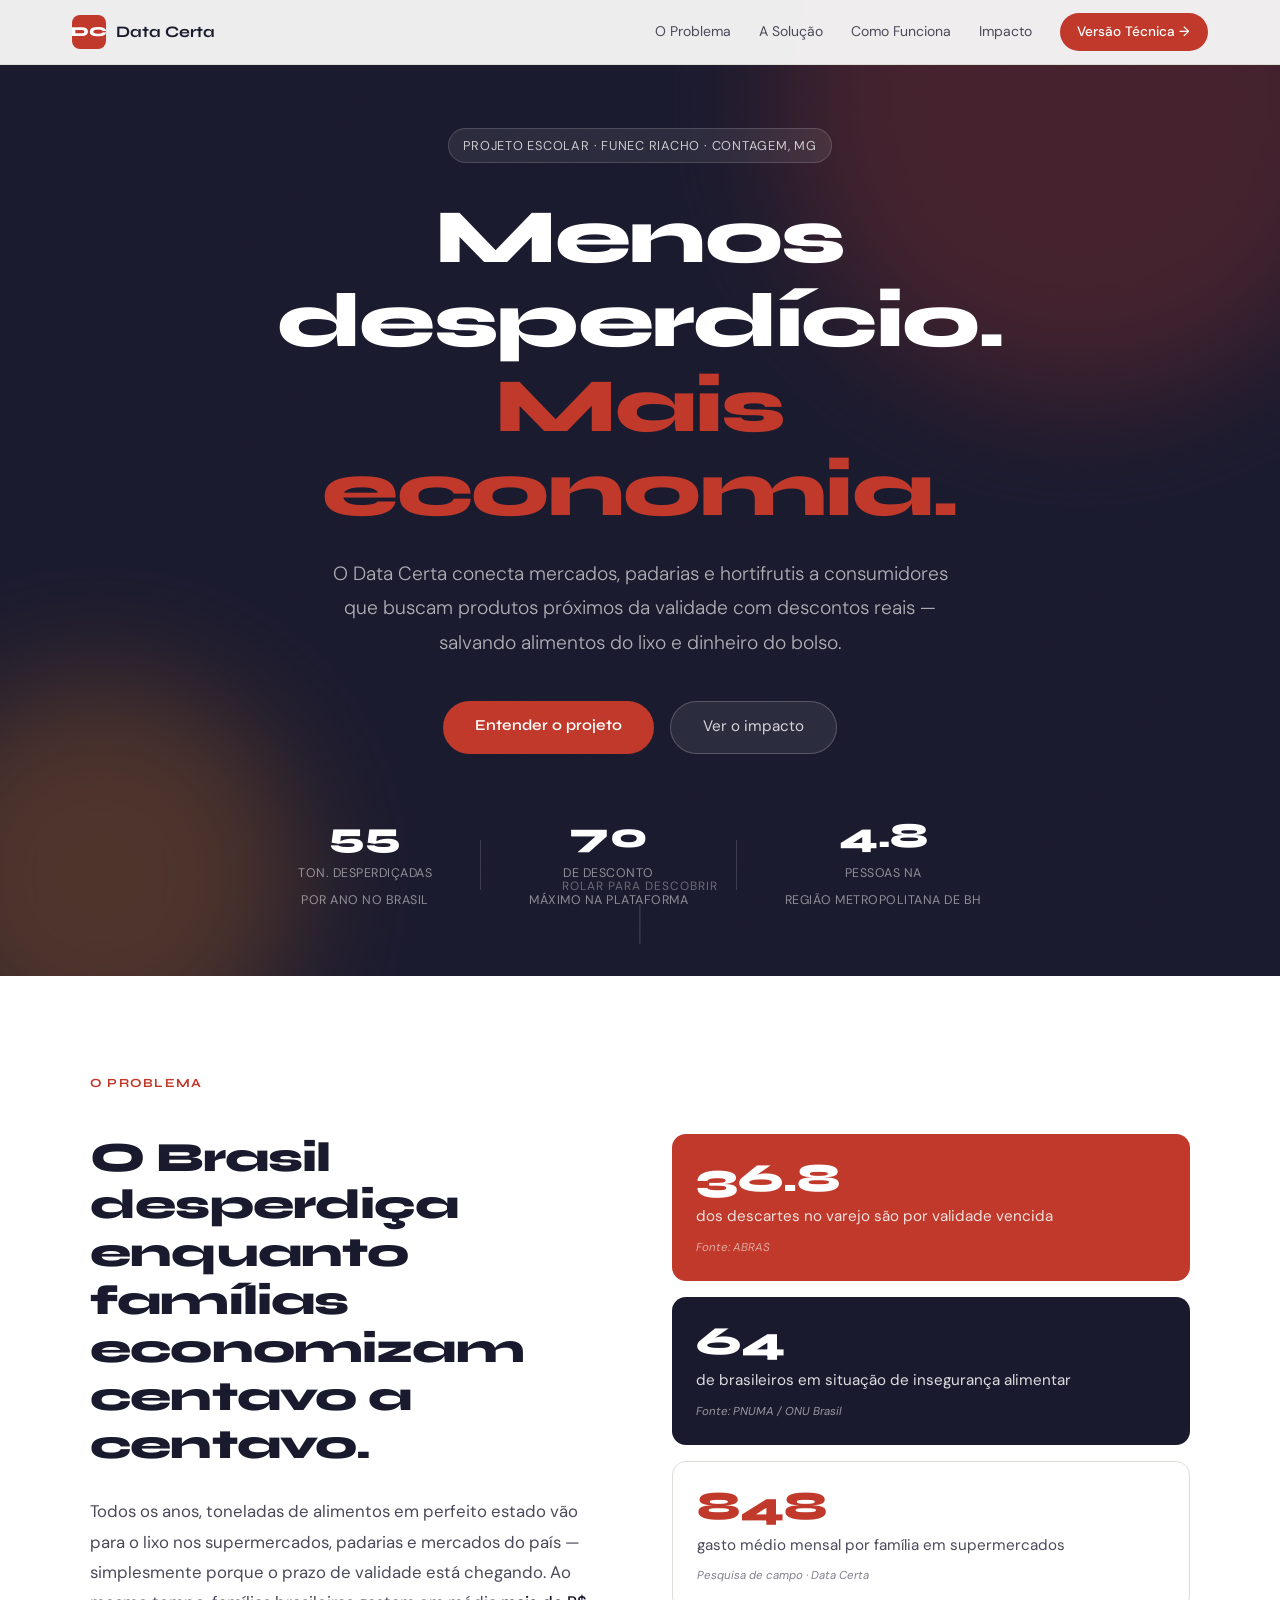
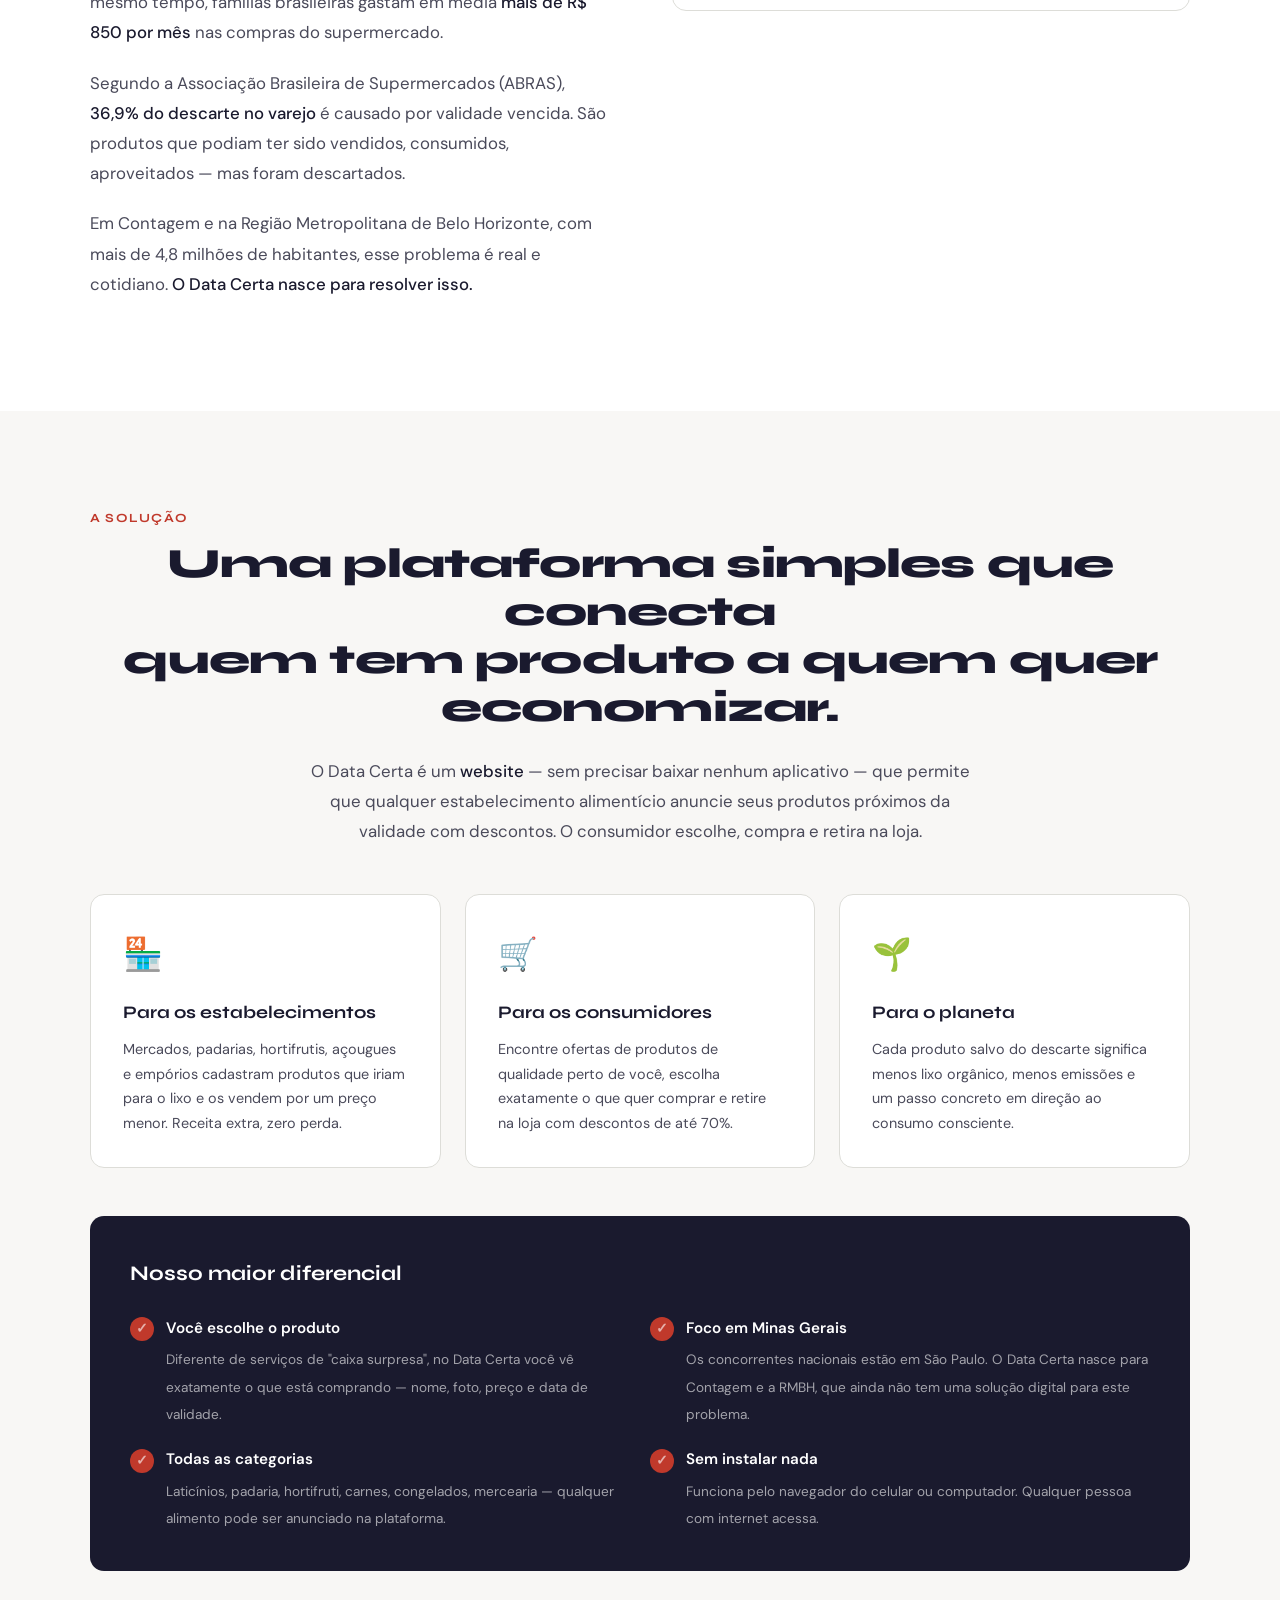
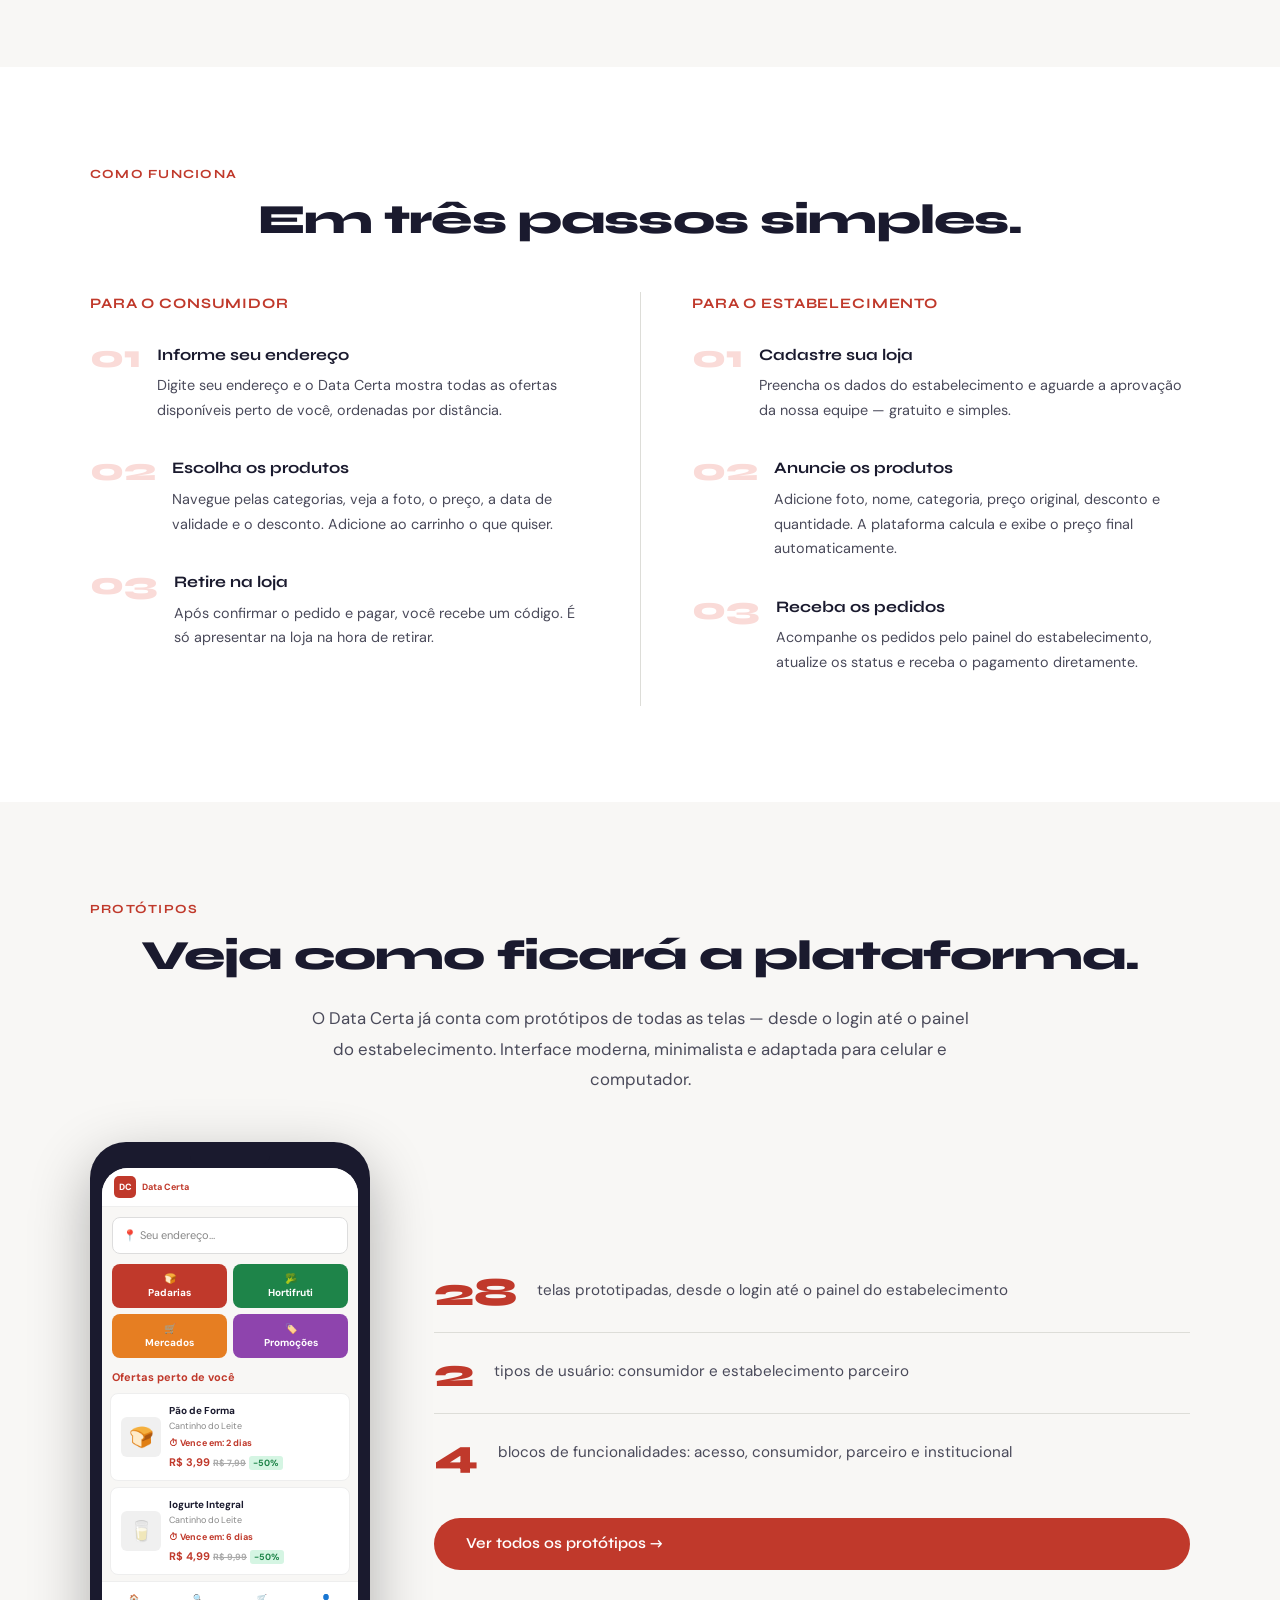
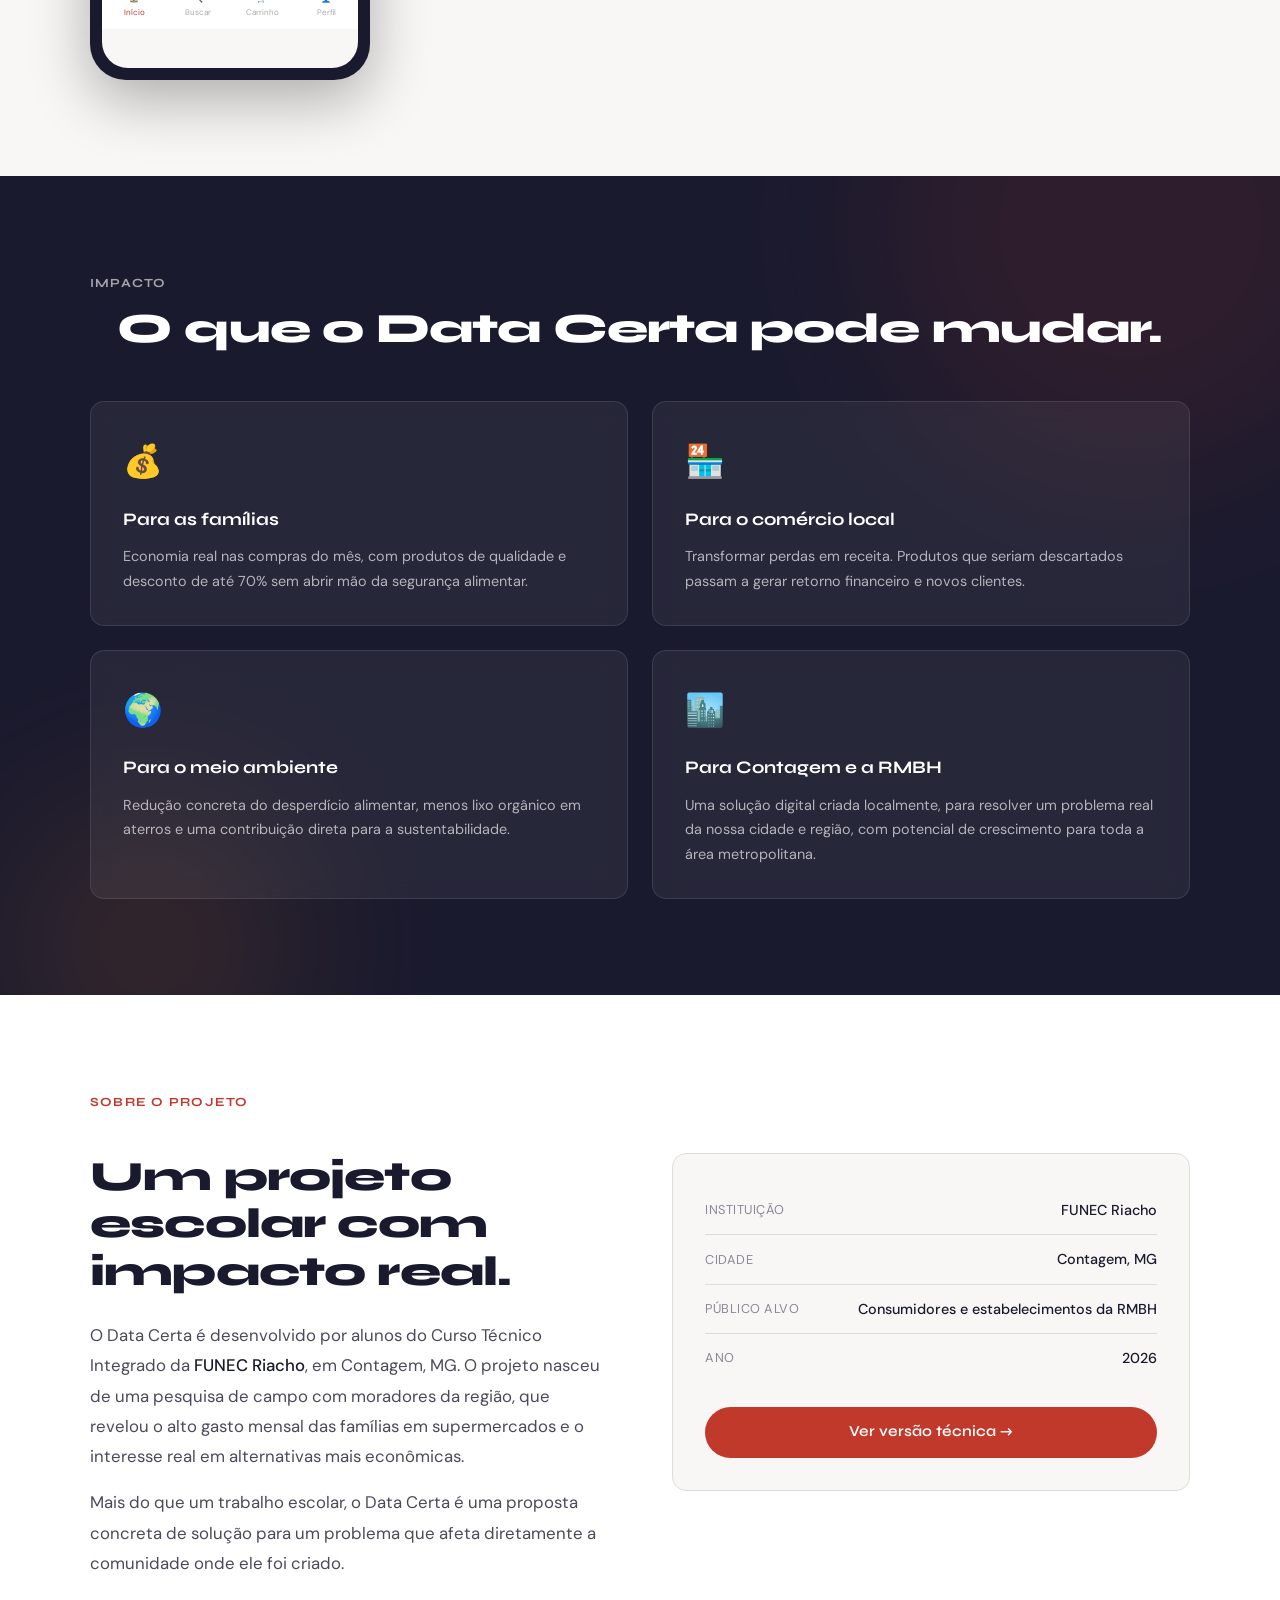
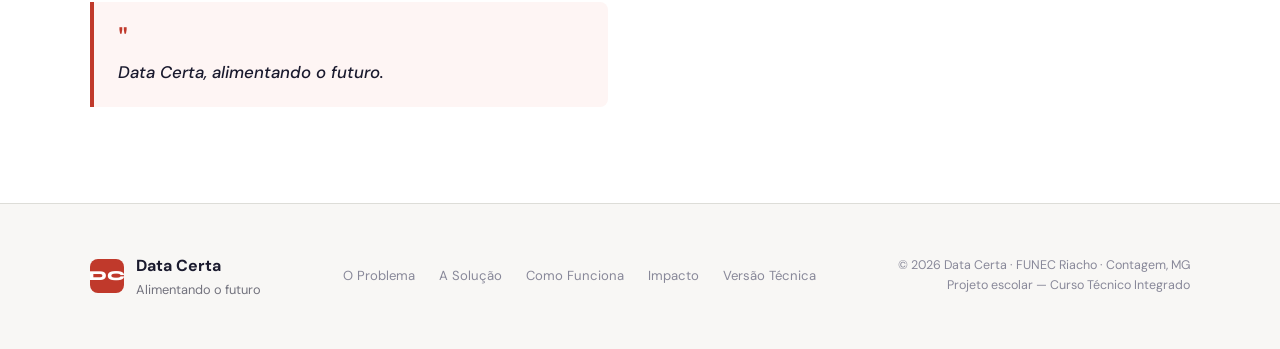
==== index.html @ c1b62286 "Add files via upload" ====
<!DOCTYPE html>
<html lang="pt-BR">
<head>
<meta charset="UTF-8"/>
<meta name="viewport" content="width=device-width, initial-scale=1.0"/>
<title>Data Certa — Alimentando o Futuro</title>
<link rel="preconnect" href="https://fonts.googleapis.com"/>
<link rel="preconnect" href="https://fonts.gstatic.com" crossorigin/>
<link href="https://fonts.googleapis.com/css2?family=Syne:wght@400;600;700;800&family=DM+Sans:ital,wght@0,300;0,400;0,500;1,300&display=swap" rel="stylesheet"/>
<link rel="stylesheet" href="style.css"/>
</head>
<body>

<!-- NAV -->
<nav class="nav" id="navbar">
  <div class="nav-inner">
    <a href="index.html" class="nav-logo">
      <div class="nav-logo-icon">DC</div>
      <span>Data Certa</span>
    </a>
    <div class="nav-links">
      <a href="#problema">O Problema</a>
      <a href="#solucao">A Solução</a>
      <a href="#como-funciona">Como Funciona</a>
      <a href="#impacto">Impacto</a>
      <a href="tecnico.html" class="nav-cta">Versão Técnica →</a>
    </div>
    <button class="hamburger" id="hamburger" aria-label="Menu">
      <span></span><span></span><span></span>
    </button>
  </div>
  <div class="mobile-menu" id="mobile-menu">
    <a href="#problema">O Problema</a>
    <a href="#solucao">A Solução</a>
    <a href="#como-funciona">Como Funciona</a>
    <a href="#impacto">Impacto</a>
    <a href="tecnico.html" class="mobile-cta">Versão Técnica →</a>
  </div>
</nav>

<!-- HERO -->
<section class="hero">
  <div class="hero-bg">
    <div class="hero-circle c1"></div>
    <div class="hero-circle c2"></div>
    <div class="hero-grain"></div>
  </div>
  <div class="hero-inner">
    <div class="hero-badge reveal">Projeto Escolar · FUNEC Riacho · Contagem, MG</div>
    <h1 class="hero-title reveal">
      Menos desperdício.<br/>
      <span class="hero-accent">Mais economia.</span>
    </h1>
    <p class="hero-sub reveal">
      O Data Certa conecta mercados, padarias e hortifrutis a consumidores que buscam produtos próximos da validade com descontos reais — salvando alimentos do lixo e dinheiro do bolso.
    </p>
    <div class="hero-actions reveal">
      <a href="#como-funciona" class="btn-primary">Entender o projeto</a>
      <a href="#impacto" class="btn-ghost">Ver o impacto</a>
    </div>
    <div class="hero-stats reveal">
      <div class="hero-stat">
        <span class="stat-num">55M</span>
        <span class="stat-lbl">ton. desperdiçadas<br/>por ano no Brasil</span>
      </div>
      <div class="hero-stat-divider"></div>
      <div class="hero-stat">
        <span class="stat-num">70%</span>
        <span class="stat-lbl">de desconto<br/>máximo na plataforma</span>
      </div>
      <div class="hero-stat-divider"></div>
      <div class="hero-stat">
        <span class="stat-num">4.8M</span>
        <span class="stat-lbl">pessoas na<br/>Região Metropolitana de BH</span>
      </div>
    </div>
  </div>
  <div class="hero-scroll">
    <span>Rolar para descobrir</span>
    <div class="scroll-line"></div>
  </div>
</section>

<!-- PROBLEMA -->
<section class="section" id="problema">
  <div class="container">
    <div class="section-label reveal">O Problema</div>
    <div class="split-layout">
      <div class="split-text">
        <h2 class="section-title reveal">O Brasil desperdiça enquanto famílias economizam centavo a centavo.</h2>
        <p class="section-body reveal">
          Todos os anos, toneladas de alimentos em perfeito estado vão para o lixo nos supermercados, padarias e mercados do país — simplesmente porque o prazo de validade está chegando. Ao mesmo tempo, famílias brasileiras gastam em média <strong>mais de R$ 850 por mês</strong> nas compras do supermercado.
        </p>
        <p class="section-body reveal">
          Segundo a Associação Brasileira de Supermercados (ABRAS), <strong>36,9% do descarte no varejo</strong> é causado por validade vencida. São produtos que podiam ter sido vendidos, consumidos, aproveitados — mas foram descartados.
        </p>
        <p class="section-body reveal">
          Em Contagem e na Região Metropolitana de Belo Horizonte, com mais de 4,8 milhões de habitantes, esse problema é real e cotidiano. <strong>O Data Certa nasce para resolver isso.</strong>
        </p>
      </div>
      <div class="split-visual reveal">
        <div class="data-card dc-red">
          <div class="data-card-num">36,9%</div>
          <div class="data-card-txt">dos descartes no varejo são por validade vencida</div>
          <div class="data-card-src">Fonte: ABRAS</div>
        </div>
        <div class="data-card dc-dark">
          <div class="data-card-num">64M</div>
          <div class="data-card-txt">de brasileiros em situação de insegurança alimentar</div>
          <div class="data-card-src">Fonte: PNUMA / ONU Brasil</div>
        </div>
        <div class="data-card dc-outline">
          <div class="data-card-num">R$850+</div>
          <div class="data-card-txt">gasto médio mensal por família em supermercados</div>
          <div class="data-card-src">Pesquisa de campo · Data Certa</div>
        </div>
      </div>
    </div>
  </div>
</section>

<!-- SOLUÇÃO -->
<section class="section section-alt" id="solucao">
  <div class="container">
    <div class="section-label reveal">A Solução</div>
    <h2 class="section-title centered reveal">Uma plataforma simples que conecta<br/>quem tem produto a quem quer economizar.</h2>
    <p class="section-body centered reveal">O Data Certa é um <strong>website</strong> — sem precisar baixar nenhum aplicativo — que permite que qualquer estabelecimento alimentício anuncie seus produtos próximos da validade com descontos. O consumidor escolhe, compra e retira na loja.</p>
    <div class="cards-grid">
      <div class="feat-card reveal">
        <div class="feat-icon">🏪</div>
        <h3>Para os estabelecimentos</h3>
        <p>Mercados, padarias, hortifrutis, açougues e empórios cadastram produtos que iriam para o lixo e os vendem por um preço menor. Receita extra, zero perda.</p>
      </div>
      <div class="feat-card reveal">
        <div class="feat-icon">🛒</div>
        <h3>Para os consumidores</h3>
        <p>Encontre ofertas de produtos de qualidade perto de você, escolha exatamente o que quer comprar e retire na loja com descontos de até 70%.</p>
      </div>
      <div class="feat-card reveal">
        <div class="feat-icon">🌱</div>
        <h3>Para o planeta</h3>
        <p>Cada produto salvo do descarte significa menos lixo orgânico, menos emissões e um passo concreto em direção ao consumo consciente.</p>
      </div>
    </div>
    <div class="diferencial-box reveal">
      <div class="dif-title">Nosso maior diferencial</div>
      <div class="dif-grid">
        <div class="dif-item">
          <span class="dif-check">✓</span>
          <div>
            <strong>Você escolhe o produto</strong>
            <span>Diferente de serviços de "caixa surpresa", no Data Certa você vê exatamente o que está comprando — nome, foto, preço e data de validade.</span>
          </div>
        </div>
        <div class="dif-item">
          <span class="dif-check">✓</span>
          <div>
            <strong>Foco em Minas Gerais</strong>
            <span>Os concorrentes nacionais estão em São Paulo. O Data Certa nasce para Contagem e a RMBH, que ainda não tem uma solução digital para este problema.</span>
          </div>
        </div>
        <div class="dif-item">
          <span class="dif-check">✓</span>
          <div>
            <strong>Todas as categorias</strong>
            <span>Laticínios, padaria, hortifruti, carnes, congelados, mercearia — qualquer alimento pode ser anunciado na plataforma.</span>
          </div>
        </div>
        <div class="dif-item">
          <span class="dif-check">✓</span>
          <div>
            <strong>Sem instalar nada</strong>
            <span>Funciona pelo navegador do celular ou computador. Qualquer pessoa com internet acessa.</span>
          </div>
        </div>
      </div>
    </div>
  </div>
</section>

<!-- COMO FUNCIONA -->
<section class="section" id="como-funciona">
  <div class="container">
    <div class="section-label reveal">Como Funciona</div>
    <h2 class="section-title centered reveal">Em três passos simples.</h2>
    <div class="steps-layout">
      <div class="steps-col">
        <div class="steps-subtitle reveal">Para o consumidor</div>
        <div class="step reveal">
          <div class="step-num">01</div>
          <div class="step-body">
            <h4>Informe seu endereço</h4>
            <p>Digite seu endereço e o Data Certa mostra todas as ofertas disponíveis perto de você, ordenadas por distância.</p>
          </div>
        </div>
        <div class="step reveal">
          <div class="step-num">02</div>
          <div class="step-body">
            <h4>Escolha os produtos</h4>
            <p>Navegue pelas categorias, veja a foto, o preço, a data de validade e o desconto. Adicione ao carrinho o que quiser.</p>
          </div>
        </div>
        <div class="step reveal">
          <div class="step-num">03</div>
          <div class="step-body">
            <h4>Retire na loja</h4>
            <p>Após confirmar o pedido e pagar, você recebe um código. É só apresentar na loja na hora de retirar.</p>
          </div>
        </div>
      </div>
      <div class="steps-divider"></div>
      <div class="steps-col">
        <div class="steps-subtitle reveal">Para o estabelecimento</div>
        <div class="step reveal">
          <div class="step-num">01</div>
          <div class="step-body">
            <h4>Cadastre sua loja</h4>
            <p>Preencha os dados do estabelecimento e aguarde a aprovação da nossa equipe — gratuito e simples.</p>
          </div>
        </div>
        <div class="step reveal">
          <div class="step-num">02</div>
          <div class="step-body">
            <h4>Anuncie os produtos</h4>
            <p>Adicione foto, nome, categoria, preço original, desconto e quantidade. A plataforma calcula e exibe o preço final automaticamente.</p>
          </div>
        </div>
        <div class="step reveal">
          <div class="step-num">03</div>
          <div class="step-body">
            <h4>Receba os pedidos</h4>
            <p>Acompanhe os pedidos pelo painel do estabelecimento, atualize os status e receba o pagamento diretamente.</p>
          </div>
        </div>
      </div>
    </div>
  </div>
</section>

<!-- TELAS PROTÓTIPO -->
<section class="section section-alt" id="prototipo">
  <div class="container">
    <div class="section-label reveal">Protótipos</div>
    <h2 class="section-title centered reveal">Veja como ficará a plataforma.</h2>
    <p class="section-body centered reveal">O Data Certa já conta com protótipos de todas as telas — desde o login até o painel do estabelecimento. Interface moderna, minimalista e adaptada para celular e computador.</p>
    <div class="mockup-showcase reveal">
      <div class="mockup-phone">
        <div class="phone-frame">
          <div class="phone-notch"></div>
          <div class="phone-screen">
            <div class="ps-topbar"><div class="ps-logo">DC</div><span style="font-size:9px;font-weight:700;color:#C0392B">Data Certa</span></div>
            <div class="ps-search">
              <div class="ps-search-bar">📍 Seu endereço…</div>
            </div>
            <div class="ps-cats">
              <div class="ps-cat" style="background:#C0392B">🍞<br/><span>Padarias</span></div>
              <div class="ps-cat" style="background:#1E8449">🥦<br/><span>Hortifruti</span></div>
              <div class="ps-cat" style="background:#E67E22">🛒<br/><span>Mercados</span></div>
              <div class="ps-cat" style="background:#8E44AD">🏷️<br/><span>Promoções</span></div>
            </div>
            <div class="ps-label">Ofertas perto de você</div>
            <div class="ps-card">
              <div class="ps-prod-img">🍞</div>
              <div class="ps-prod-info">
                <div class="ps-prod-name">Pão de Forma</div>
                <div class="ps-prod-store">Cantinho do Leite</div>
                <div class="ps-prod-tag">⏱ Vence em: 2 dias</div>
                <div class="ps-prod-price">R$ 3,99 <span class="ps-old">R$ 7,99</span> <span class="ps-badge">-50%</span></div>
              </div>
            </div>
            <div class="ps-card">
              <div class="ps-prod-img">🥛</div>
              <div class="ps-prod-info">
                <div class="ps-prod-name">Iogurte Integral</div>
                <div class="ps-prod-store">Cantinho do Leite</div>
                <div class="ps-prod-tag">⏱ Vence em: 6 dias</div>
                <div class="ps-prod-price">R$ 4,99 <span class="ps-old">R$ 9,99</span> <span class="ps-badge">-50%</span></div>
              </div>
            </div>
            <div class="ps-bottom-nav">
              <div class="ps-nav-item active">🏠<br/>Início</div>
              <div class="ps-nav-item">🔍<br/>Buscar</div>
              <div class="ps-nav-item">🛒<br/>Carrinho</div>
              <div class="ps-nav-item">👤<br/>Perfil</div>
            </div>
          </div>
        </div>
      </div>
      <div class="mockup-info">
        <div class="mockup-feature reveal">
          <div class="mf-num">30</div>
          <div class="mf-text">telas prototipadas, desde o login até o painel do estabelecimento</div>
        </div>
        <div class="mockup-feature reveal">
          <div class="mf-num">2</div>
          <div class="mf-text">tipos de usuário: consumidor e estabelecimento parceiro</div>
        </div>
        <div class="mockup-feature reveal">
          <div class="mf-num">4</div>
          <div class="mf-text">blocos de funcionalidades: acesso, consumidor, parceiro e institucional</div>
        </div>
        <a href="tecnico.html#prototipo" class="btn-primary reveal" style="display:inline-block;text-decoration:none;margin-top:1.5rem">Ver todos os protótipos →</a>
      </div>
    </div>
  </div>
</section>

<!-- IMPACTO -->
<section class="section impact-section" id="impacto">
  <div class="impact-bg">
    <div class="impact-circle i1"></div>
    <div class="impact-circle i2"></div>
  </div>
  <div class="container">
    <div class="section-label reveal" style="color:rgba(255,255,255,.6)">Impacto</div>
    <h2 class="section-title centered reveal" style="color:#fff">O que o Data Certa pode mudar.</h2>
    <div class="impact-grid">
      <div class="impact-card reveal">
        <div class="impact-icon">💰</div>
        <h3>Para as famílias</h3>
        <p>Economia real nas compras do mês, com produtos de qualidade e desconto de até 70% sem abrir mão da segurança alimentar.</p>
      </div>
      <div class="impact-card reveal">
        <div class="impact-icon">🏪</div>
        <h3>Para o comércio local</h3>
        <p>Transformar perdas em receita. Produtos que seriam descartados passam a gerar retorno financeiro e novos clientes.</p>
      </div>
      <div class="impact-card reveal">
        <div class="impact-icon">🌍</div>
        <h3>Para o meio ambiente</h3>
        <p>Redução concreta do desperdício alimentar, menos lixo orgânico em aterros e uma contribuição direta para a sustentabilidade.</p>
      </div>
      <div class="impact-card reveal">
        <div class="impact-icon">🏙️</div>
        <h3>Para Contagem e a RMBH</h3>
        <p>Uma solução digital criada localmente, para resolver um problema real da nossa cidade e região, com potencial de crescimento para toda a área metropolitana.</p>
      </div>
    </div>
  </div>
</section>

<!-- SOBRE O PROJETO -->
<section class="section" id="sobre">
  <div class="container">
    <div class="section-label reveal">Sobre o Projeto</div>
    <div class="about-layout">
      <div class="about-text">
        <h2 class="section-title reveal">Um projeto escolar com impacto real.</h2>
        <p class="section-body reveal">O Data Certa é desenvolvido por alunos do Curso Técnico Integrado da <strong>FUNEC Riacho</strong>, em Contagem, MG. O projeto nasceu de uma pesquisa de campo com moradores da região, que revelou o alto gasto mensal das famílias em supermercados e o interesse real em alternativas mais econômicas.</p>
        <p class="section-body reveal">Mais do que um trabalho escolar, o Data Certa é uma proposta concreta de solução para um problema que afeta diretamente a comunidade onde ele foi criado.</p>
        <div class="quote reveal">
          <span class="quote-mark">"</span>
          <p>Data Certa, alimentando o futuro.</p>
        </div>
      </div>
      <div class="about-info reveal">
        <div class="info-item">
          <span class="info-label">Instituição</span>
          <span class="info-val">FUNEC Riacho</span>
        </div>
        <div class="info-item">
          <span class="info-label">Cidade</span>
          <span class="info-val">Contagem, MG</span>
        </div>
        <div class="info-item">
          <span class="info-label">Público alvo</span>
          <span class="info-val">Consumidores e estabelecimentos da RMBH</span>
        </div>
        <div class="info-item">
          <span class="info-label">Ano</span>
          <span class="info-val">2026</span>
        </div>
        <a href="tecnico.html" class="btn-primary" style="display:block;text-align:center;text-decoration:none;margin-top:1.5rem">Ver versão técnica →</a>
      </div>
    </div>
  </div>
</section>

<!-- FOOTER -->
<footer class="footer">
  <div class="footer-inner">
    <div class="footer-logo">
      <div class="nav-logo-icon">DC</div>
      <div>
        <div style="font-weight:700;font-size:1rem">Data Certa</div>
        <div style="font-size:.8rem;opacity:.6">Alimentando o futuro</div>
      </div>
    </div>
    <div class="footer-links">
      <a href="#problema">O Problema</a>
      <a href="#solucao">A Solução</a>
      <a href="#como-funciona">Como Funciona</a>
      <a href="#impacto">Impacto</a>
      <a href="tecnico.html">Versão Técnica</a>
    </div>
    <div class="footer-copy">
      © 2026 Data Certa · FUNEC Riacho · Contagem, MG<br/>
      Projeto escolar — Curso Técnico Integrado
    </div>
  </div>
</footer>

<script src="script.js"></script>
</body>
</html>
---- style.css ----
/* ========================================
   DATA CERTA — STYLESHEET
   ======================================== */

:root {
  --red: #C0392B;
  --red-dark: #922B21;
  --red-light: #FADBD8;
  --red-pale: #FEF5F4;
  --dark: #1A1A2E;
  --dark-2: #16213E;
  --gray-bg: #F8F7F5;
  --gray-mid: #888;
  --gray-light: #E8E8E4;
  --gray-border: #DDDDD8;
  --text-dark: #1A1A2E;
  --text-mid: #4A4A5A;
  --text-light: #888899;
  --white: #FFFFFF;
  --green: #1E8449;
  --green-light: #D5F5E3;
  --font-display: 'Syne', sans-serif;
  --font-body: 'DM Sans', sans-serif;
  --font-mono: 'JetBrains Mono', monospace;
  --radius: 14px;
  --radius-sm: 8px;
  --shadow: 0 2px 20px rgba(0,0,0,.07);
  --shadow-lg: 0 8px 40px rgba(0,0,0,.12);
}

*, *::before, *::after { box-sizing: border-box; margin: 0; padding: 0; }

html { scroll-behavior: smooth; }

body {
  font-family: var(--font-body);
  font-size: 16px;
  color: var(--text-mid);
  background: var(--white);
  line-height: 1.7;
  -webkit-font-smoothing: antialiased;
}

/* ── NAV ── */
.nav {
  position: fixed;
  top: 0; left: 0; right: 0;
  z-index: 100;
  background: rgba(255,255,255,.92);
  backdrop-filter: blur(12px);
  -webkit-backdrop-filter: blur(12px);
  border-bottom: 1px solid var(--gray-border);
  transition: box-shadow .3s;
}
.nav.scrolled { box-shadow: var(--shadow); }
.nav-inner {
  max-width: 1200px;
  margin: 0 auto;
  padding: 0 2rem;
  height: 64px;
  display: flex;
  align-items: center;
  justify-content: space-between;
  gap: 2rem;
}
.nav-logo {
  display: flex;
  align-items: center;
  gap: .6rem;
  text-decoration: none;
  color: var(--text-dark);
  font-family: var(--font-display);
  font-weight: 700;
  font-size: 1rem;
  flex-shrink: 0;
}
.nav-logo-icon {
  width: 34px; height: 34px;
  background: var(--red);
  border-radius: 8px;
  display: flex; align-items: center; justify-content: center;
  color: #fff;
  font-family: var(--font-display);
  font-weight: 800;
  font-size: .85rem;
  flex-shrink: 0;
}
.nav-links {
  display: flex;
  align-items: center;
  gap: 1.75rem;
}
.nav-links a {
  text-decoration: none;
  color: var(--text-mid);
  font-size: .875rem;
  font-weight: 400;
  transition: color .2s;
}
.nav-links a:hover { color: var(--red); }
.nav-cta {
  background: var(--red) !important;
  color: #fff !important;
  padding: .45rem 1.1rem;
  border-radius: 100px;
  font-weight: 500 !important;
  font-size: .85rem !important;
  transition: background .2s, transform .15s !important;
}
.nav-cta:hover { background: var(--red-dark) !important; transform: translateY(-1px); }
.nav-cta-outline {
  background: transparent !important;
  color: var(--text-mid) !important;
  border: 1.5px solid var(--gray-border);
  padding: .4rem 1rem;
  border-radius: 100px;
}
.nav-cta-outline:hover { border-color: var(--red); color: var(--red) !important; }

.hamburger {
  display: none;
  flex-direction: column;
  gap: 5px;
  background: none;
  border: none;
  cursor: pointer;
  padding: 4px;
}
.hamburger span {
  display: block;
  width: 22px; height: 2px;
  background: var(--text-dark);
  border-radius: 2px;
  transition: .3s;
}
.mobile-menu {
  display: none;
  flex-direction: column;
  padding: 1rem 2rem 1.5rem;
  border-top: 1px solid var(--gray-light);
  gap: .25rem;
}
.mobile-menu a {
  text-decoration: none;
  color: var(--text-mid);
  font-size: .9rem;
  padding: .5rem 0;
  border-bottom: 1px solid var(--gray-light);
}
.mobile-menu a:last-child { border-bottom: none; }
.mobile-cta {
  color: var(--red) !important;
  font-weight: 600 !important;
}
.mobile-menu.open { display: flex; }

@media (max-width: 860px) {
  .nav-links { display: none; }
  .hamburger { display: flex; }
}

/* ── HERO ── */
.hero {
  min-height: 100vh;
  display: flex;
  flex-direction: column;
  justify-content: center;
  position: relative;
  overflow: hidden;
  padding: 8rem 2rem 4rem;
  background: var(--dark);
}
.hero-bg { position: absolute; inset: 0; overflow: hidden; }
.hero-circle {
  position: absolute;
  border-radius: 50%;
  filter: blur(60px);
  opacity: .25;
}
.hero-circle.c1 {
  width: 600px; height: 600px;
  background: var(--red);
  top: -200px; right: -100px;
}
.hero-circle.c2 {
  width: 400px; height: 400px;
  background: #E67E22;
  bottom: -100px; left: -100px;
}
.hero-grain {
  position: absolute; inset: 0;
  background-image: url("data:image/svg+xml,%3Csvg viewBox='0 0 200 200' xmlns='http://www.w3.org/2000/svg'%3E%3Cfilter id='n'%3E%3CfeTurbulence type='fractalNoise' baseFrequency='.9' numOctaves='4' stitchTiles='stitch'/%3E%3C/filter%3E%3Crect width='100%25' height='100%25' filter='url(%23n)' opacity='.03'/%3E%3C/svg%3E");
  background-size: 200px;
  opacity: .4;
}
.hero-inner {
  position: relative;
  max-width: 900px;
  margin: 0 auto;
  text-align: center;
}
.hero-badge {
  display: inline-block;
  background: rgba(255,255,255,.08);
  border: 1px solid rgba(255,255,255,.15);
  color: rgba(255,255,255,.75);
  font-size: .8rem;
  letter-spacing: .06em;
  text-transform: uppercase;
  padding: .35rem .9rem;
  border-radius: 100px;
  margin-bottom: 2rem;
}
.hero-title {
  font-family: var(--font-display);
  font-size: clamp(2.8rem, 6vw, 5rem);
  font-weight: 800;
  color: #fff;
  line-height: 1.1;
  margin-bottom: 1.5rem;
  letter-spacing: -.02em;
}
.hero-accent { color: var(--red); }
.hero-sub {
  font-size: clamp(1rem, 2vw, 1.2rem);
  color: rgba(255,255,255,.65);
  max-width: 640px;
  margin: 0 auto 2.5rem;
  font-weight: 300;
  line-height: 1.8;
}
.hero-actions {
  display: flex;
  gap: 1rem;
  justify-content: center;
  flex-wrap: wrap;
  margin-bottom: 4rem;
}
.btn-primary {
  background: var(--red);
  color: #fff;
  padding: .8rem 2rem;
  border-radius: 100px;
  font-family: var(--font-display);
  font-weight: 600;
  font-size: .95rem;
  text-decoration: none;
  border: none;
  cursor: pointer;
  transition: background .2s, transform .15s, box-shadow .2s;
  display: inline-block;
}
.btn-primary:hover {
  background: var(--red-dark);
  transform: translateY(-2px);
  box-shadow: 0 8px 24px rgba(192,57,43,.35);
}
.btn-ghost {
  background: rgba(255,255,255,.08);
  color: rgba(255,255,255,.8);
  padding: .8rem 2rem;
  border-radius: 100px;
  font-size: .95rem;
  text-decoration: none;
  border: 1px solid rgba(255,255,255,.2);
  transition: background .2s;
  display: inline-block;
}
.btn-ghost:hover { background: rgba(255,255,255,.15); }
.hero-stats {
  display: flex;
  align-items: center;
  justify-content: center;
  gap: 3rem;
  flex-wrap: wrap;
}
.hero-stat { text-align: center; }
.stat-num {
  display: block;
  font-family: var(--font-display);
  font-size: 2.2rem;
  font-weight: 800;
  color: #fff;
  line-height: 1;
  margin-bottom: .3rem;
}
.stat-lbl {
  font-size: .78rem;
  color: rgba(255,255,255,.5);
  text-transform: uppercase;
  letter-spacing: .04em;
  line-height: 1.4;
}
.hero-stat-divider {
  width: 1px;
  height: 50px;
  background: rgba(255,255,255,.15);
}
.hero-scroll {
  position: absolute;
  bottom: 2rem;
  left: 50%;
  transform: translateX(-50%);
  display: flex;
  flex-direction: column;
  align-items: center;
  gap: .5rem;
  color: rgba(255,255,255,.35);
  font-size: .75rem;
  letter-spacing: .08em;
  text-transform: uppercase;
}
.scroll-line {
  width: 1px;
  height: 40px;
  background: rgba(255,255,255,.2);
  animation: scrollPulse 2s infinite;
}
@keyframes scrollPulse {
  0%, 100% { opacity: .2; transform: scaleY(1); }
  50% { opacity: .8; transform: scaleY(1.3); }
}

/* ── SECTIONS ── */
.section {
  padding: 6rem 2rem;
}
.section-alt { background: var(--gray-bg); }
.container {
  max-width: 1100px;
  margin: 0 auto;
}
.section-label {
  font-family: var(--font-display);
  font-size: .78rem;
  font-weight: 700;
  letter-spacing: .1em;
  text-transform: uppercase;
  color: var(--red);
  margin-bottom: .75rem;
}
.section-title {
  font-family: var(--font-display);
  font-size: clamp(1.8rem, 3.5vw, 2.6rem);
  font-weight: 800;
  color: var(--text-dark);
  line-height: 1.15;
  letter-spacing: -.02em;
  margin-bottom: 1.5rem;
}
.section-title.centered { text-align: center; }
.section-body {
  font-size: 1.05rem;
  color: var(--text-mid);
  margin-bottom: 1rem;
  max-width: 620px;
  line-height: 1.8;
}
.section-body.centered {
  text-align: center;
  max-width: 680px;
  margin-left: auto;
  margin-right: auto;
}
.section-body strong { color: var(--text-dark); font-weight: 500; }

/* ── SPLIT LAYOUT ── */
.split-layout {
  display: grid;
  grid-template-columns: 1fr 1fr;
  gap: 4rem;
  align-items: start;
  margin-top: 2.5rem;
}
.split-text { display: flex; flex-direction: column; gap: .25rem; }
.split-visual {
  display: flex;
  flex-direction: column;
  gap: 1rem;
}
.data-card {
  padding: 1.5rem;
  border-radius: var(--radius);
}
.data-card.dc-red {
  background: var(--red);
  color: #fff;
}
.data-card.dc-dark {
  background: var(--text-dark);
  color: #fff;
}
.data-card.dc-outline {
  background: var(--white);
  border: 1.5px solid var(--gray-border);
  color: var(--text-dark);
}
.data-card-num {
  font-family: var(--font-display);
  font-size: 2.5rem;
  font-weight: 800;
  line-height: 1;
  margin-bottom: .4rem;
}
.data-card.dc-outline .data-card-num { color: var(--red); }
.data-card-txt {
  font-size: .95rem;
  opacity: .85;
  margin-bottom: .5rem;
}
.data-card.dc-outline .data-card-txt { color: var(--text-mid); opacity: 1; }
.data-card-src {
  font-size: .72rem;
  opacity: .55;
  font-style: italic;
}

/* ── FEATURE CARDS ── */
.cards-grid {
  display: grid;
  grid-template-columns: repeat(3, 1fr);
  gap: 1.5rem;
  margin-top: 3rem;
}
.feat-card {
  background: var(--white);
  border: 1px solid var(--gray-border);
  border-radius: var(--radius);
  padding: 2rem;
  transition: transform .2s, box-shadow .2s;
}
.feat-card:hover {
  transform: translateY(-4px);
  box-shadow: var(--shadow-lg);
}
.feat-icon { font-size: 2rem; margin-bottom: 1rem; }
.feat-card h3 {
  font-family: var(--font-display);
  font-size: 1.1rem;
  font-weight: 700;
  color: var(--text-dark);
  margin-bottom: .6rem;
}
.feat-card p { font-size: .9rem; color: var(--text-mid); line-height: 1.7; }

/* ── DIFERENCIAL BOX ── */
.diferencial-box {
  margin-top: 3rem;
  background: var(--dark);
  border-radius: var(--radius);
  padding: 2.5rem;
  color: #fff;
}
.dif-title {
  font-family: var(--font-display);
  font-size: 1.3rem;
  font-weight: 700;
  margin-bottom: 1.5rem;
  color: #fff;
}
.dif-grid {
  display: grid;
  grid-template-columns: 1fr 1fr;
  gap: 1.25rem;
}
.dif-item {
  display: flex;
  gap: .75rem;
  align-items: flex-start;
}
.dif-check {
  width: 24px; height: 24px;
  background: var(--red);
  border-radius: 50%;
  display: flex;
  align-items: center;
  justify-content: center;
  font-size: .75rem;
  font-weight: 700;
  color: #fff;
  flex-shrink: 0;
  margin-top: .1rem;
}
.dif-item strong {
  display: block;
  font-size: .95rem;
  font-weight: 600;
  color: #fff;
  margin-bottom: .25rem;
}
.dif-item span { font-size: .85rem; color: rgba(255,255,255,.6); line-height: 1.6; }

/* ── STEPS ── */
.steps-layout {
  display: grid;
  grid-template-columns: 1fr 40px 1fr;
  gap: 2rem;
  margin-top: 3rem;
  align-items: start;
}
.steps-subtitle {
  font-family: var(--font-display);
  font-weight: 700;
  font-size: .9rem;
  color: var(--red);
  text-transform: uppercase;
  letter-spacing: .06em;
  margin-bottom: 1.5rem;
}
.step {
  display: flex;
  gap: 1rem;
  margin-bottom: 2rem;
  align-items: flex-start;
}
.step-num {
  font-family: var(--font-display);
  font-size: 2rem;
  font-weight: 800;
  color: var(--red-light);
  line-height: 1;
  flex-shrink: 0;
  min-width: 50px;
}
.step-body h4 {
  font-family: var(--font-display);
  font-size: 1rem;
  font-weight: 700;
  color: var(--text-dark);
  margin-bottom: .35rem;
}
.step-body p { font-size: .9rem; color: var(--text-mid); }
.steps-divider {
  width: 1px;
  background: var(--gray-border);
  height: 100%;
  align-self: stretch;
  margin: 0 auto;
}

/* ── MOCKUP SECTION ── */
.mockup-showcase {
  display: grid;
  grid-template-columns: 280px 1fr;
  gap: 4rem;
  margin-top: 3rem;
  align-items: center;
}
.phone-frame {
  background: var(--dark);
  border-radius: 36px;
  padding: 12px;
  box-shadow: 0 20px 60px rgba(0,0,0,.3);
  position: relative;
}
.phone-notch {
  width: 80px; height: 10px;
  background: var(--dark);
  border-radius: 0 0 8px 8px;
  margin: 0 auto 4px;
}
.phone-screen {
  background: #F8F7F5;
  border-radius: 26px;
  overflow: hidden;
  min-height: 500px;
}
.ps-topbar {
  background: #fff;
  padding: 8px 12px;
  display: flex;
  align-items: center;
  gap: 6px;
  border-bottom: 1px solid #eee;
}
.ps-logo {
  width: 22px; height: 22px;
  background: var(--red);
  border-radius: 5px;
  display: flex; align-items: center; justify-content: center;
  color: #fff; font-size: 9px; font-weight: 800;
}
.ps-search { padding: 10px 10px 0; }
.ps-search-bar {
  background: #fff;
  border: 1px solid #ddd;
  border-radius: 8px;
  padding: 8px 10px;
  font-size: 11px;
  color: #888;
}
.ps-cats {
  display: grid;
  grid-template-columns: 1fr 1fr;
  gap: 6px;
  padding: 10px;
}
.ps-cat {
  border-radius: 8px;
  padding: 8px;
  color: #fff;
  font-size: 10px;
  font-weight: 700;
  text-align: center;
  line-height: 1.4;
}
.ps-label {
  font-size: 11px;
  font-weight: 700;
  color: var(--red);
  padding: 0 10px 6px;
}
.ps-card {
  display: flex;
  align-items: center;
  gap: 8px;
  padding: 8px 10px;
  background: #fff;
  margin: 0 8px 6px;
  border-radius: 8px;
  border: 1px solid #eee;
}
.ps-prod-img {
  width: 40px; height: 40px;
  border-radius: 6px;
  background: #f0f0f0;
  display: flex; align-items: center; justify-content: center;
  font-size: 20px; flex-shrink: 0;
}
.ps-prod-name { font-size: 10px; font-weight: 700; color: #1A1A2E; }
.ps-prod-store { font-size: 9px; color: #888; margin-bottom: 2px; }
.ps-prod-tag { font-size: 9px; color: var(--red); font-weight: 700; margin-bottom: 2px; }
.ps-prod-price { font-size: 11px; font-weight: 700; color: var(--red); }
.ps-old { font-size: 9px; color: #aaa; text-decoration: line-through; }
.ps-badge { font-size: 9px; background: #D5F5E3; color: #1E8449; border-radius: 3px; padding: 1px 4px; }
.ps-bottom-nav {
  display: flex;
  border-top: 1px solid #eee;
  background: #fff;
  padding: 6px 0;
  margin-top: 4px;
}
.ps-nav-item {
  flex: 1; text-align: center;
  font-size: 8px; color: #aaa;
  padding: 4px 0;
}
.ps-nav-item.active { color: var(--red); }
.mockup-info { display: flex; flex-direction: column; }
.mockup-feature {
  display: flex;
  align-items: flex-start;
  gap: 1.25rem;
  padding: 1.25rem 0;
  border-bottom: 1px solid var(--gray-border);
}
.mockup-feature:last-of-type { border-bottom: none; }
.mf-num {
  font-family: var(--font-display);
  font-size: 2.5rem;
  font-weight: 800;
  color: var(--red);
  line-height: 1;
  flex-shrink: 0;
}
.mf-text { font-size: .95rem; color: var(--text-mid); padding-top: .4rem; line-height: 1.5; }

/* ── IMPACT ── */
.impact-section {
  background: var(--dark);
  position: relative;
  overflow: hidden;
}
.impact-bg { position: absolute; inset: 0; }
.impact-circle {
  position: absolute;
  border-radius: 50%;
  opacity: .12;
  filter: blur(80px);
}
.impact-circle.i1 { width: 500px; height: 500px; background: var(--red); top: -200px; right: -100px; }
.impact-circle.i2 { width: 300px; height: 300px; background: #E67E22; bottom: -100px; left: 0; }
.impact-grid {
  display: grid;
  grid-template-columns: repeat(2, 1fr);
  gap: 1.5rem;
  margin-top: 3rem;
  position: relative;
}
.impact-card {
  background: rgba(255,255,255,.06);
  border: 1px solid rgba(255,255,255,.1);
  border-radius: var(--radius);
  padding: 2rem;
  backdrop-filter: blur(10px);
  transition: background .2s, transform .2s;
}
.impact-card:hover { background: rgba(255,255,255,.1); transform: translateY(-3px); }
.impact-icon { font-size: 2rem; margin-bottom: 1rem; }
.impact-card h3 {
  font-family: var(--font-display);
  font-size: 1.1rem;
  font-weight: 700;
  color: #fff;
  margin-bottom: .6rem;
}
.impact-card p { font-size: .9rem; color: rgba(255,255,255,.65); line-height: 1.7; }

/* ── ABOUT ── */
.about-layout {
  display: grid;
  grid-template-columns: 1fr 1fr;
  gap: 4rem;
  margin-top: 2.5rem;
  align-items: start;
}
.quote {
  margin-top: 1.5rem;
  padding: 1.25rem 1.5rem;
  border-left: 4px solid var(--red);
  background: var(--red-pale);
  border-radius: 0 var(--radius-sm) var(--radius-sm) 0;
}
.quote-mark {
  font-family: var(--font-display);
  font-size: 2rem;
  color: var(--red);
  line-height: 1;
  display: block;
  margin-bottom: .25rem;
}
.quote p {
  font-size: 1.05rem;
  font-style: italic;
  color: var(--text-dark);
  font-weight: 500;
}
.about-info {
  background: var(--gray-bg);
  border-radius: var(--radius);
  padding: 2rem;
  border: 1px solid var(--gray-border);
}
.info-item {
  display: flex;
  justify-content: space-between;
  align-items: center;
  padding: .75rem 0;
  border-bottom: 1px solid var(--gray-border);
  gap: 1rem;
}
.info-item:last-of-type { border-bottom: none; }
.info-label { font-size: .8rem; color: var(--text-light); text-transform: uppercase; letter-spacing: .04em; }
.info-val { font-size: .9rem; font-weight: 500; color: var(--text-dark); text-align: right; }

/* ── FOOTER ── */
.footer {
  background: var(--gray-bg);
  border-top: 1px solid var(--gray-border);
  padding: 3rem 2rem;
}
.footer-dark {
  background: var(--dark);
  border-top: 1px solid rgba(255,255,255,.08);
  color: rgba(255,255,255,.7);
}
.footer-inner {
  max-width: 1100px;
  margin: 0 auto;
  display: grid;
  grid-template-columns: auto 1fr auto;
  align-items: center;
  gap: 2rem;
}
.footer-logo {
  display: flex;
  align-items: center;
  gap: .75rem;
  color: var(--text-dark);
}
.footer-dark .footer-logo { color: #fff; }
.footer-links {
  display: flex;
  gap: 1.5rem;
  justify-content: center;
  flex-wrap: wrap;
}
.footer-links a {
  text-decoration: none;
  font-size: .82rem;
  color: var(--text-light);
  transition: color .2s;
}
.footer-dark .footer-links a { color: rgba(255,255,255,.4); }
.footer-links a:hover { color: var(--red); }
.footer-copy {
  font-size: .78rem;
  color: var(--text-light);
  text-align: right;
  line-height: 1.6;
}
.footer-dark .footer-copy { color: rgba(255,255,255,.3); }

/* ── CODE INLINE ── */
code {
  font-family: var(--font-mono);
  font-size: .85em;
  background: var(--gray-light);
  padding: .15em .4em;
  border-radius: 4px;
  color: var(--red-dark);
}

/* ── REVEAL ANIMATION ── */
.reveal {
  opacity: 0;
  transform: translateY(20px);
  transition: opacity .6s ease, transform .6s ease;
}
.reveal.visible {
  opacity: 1;
  transform: translateY(0);
}

/* ── RESPONSIVE ── */
@media (max-width: 960px) {
  .split-layout { grid-template-columns: 1fr; }
  .split-visual { flex-direction: row; flex-wrap: wrap; }
  .data-card { flex: 1; min-width: 220px; }
  .cards-grid { grid-template-columns: 1fr 1fr; }
  .dif-grid { grid-template-columns: 1fr; }
  .steps-layout { grid-template-columns: 1fr; }
  .steps-divider { display: none; }
  .mockup-showcase { grid-template-columns: 1fr; }
  .phone-frame { max-width: 260px; margin: 0 auto; }
  .impact-grid { grid-template-columns: 1fr; }
  .about-layout { grid-template-columns: 1fr; }
  .footer-inner { grid-template-columns: 1fr; text-align: center; }
  .footer-copy { text-align: center; }
  .footer-logo { justify-content: center; }
}
@media (max-width: 640px) {
  .hero { padding: 6rem 1.25rem 3rem; }
  .section { padding: 4rem 1.25rem; }
  .cards-grid { grid-template-columns: 1fr; }
  .hero-stats { gap: 1.5rem; }
  .hero-stat-divider { display: none; }
  .nav-inner { padding: 0 1.25rem; }
}
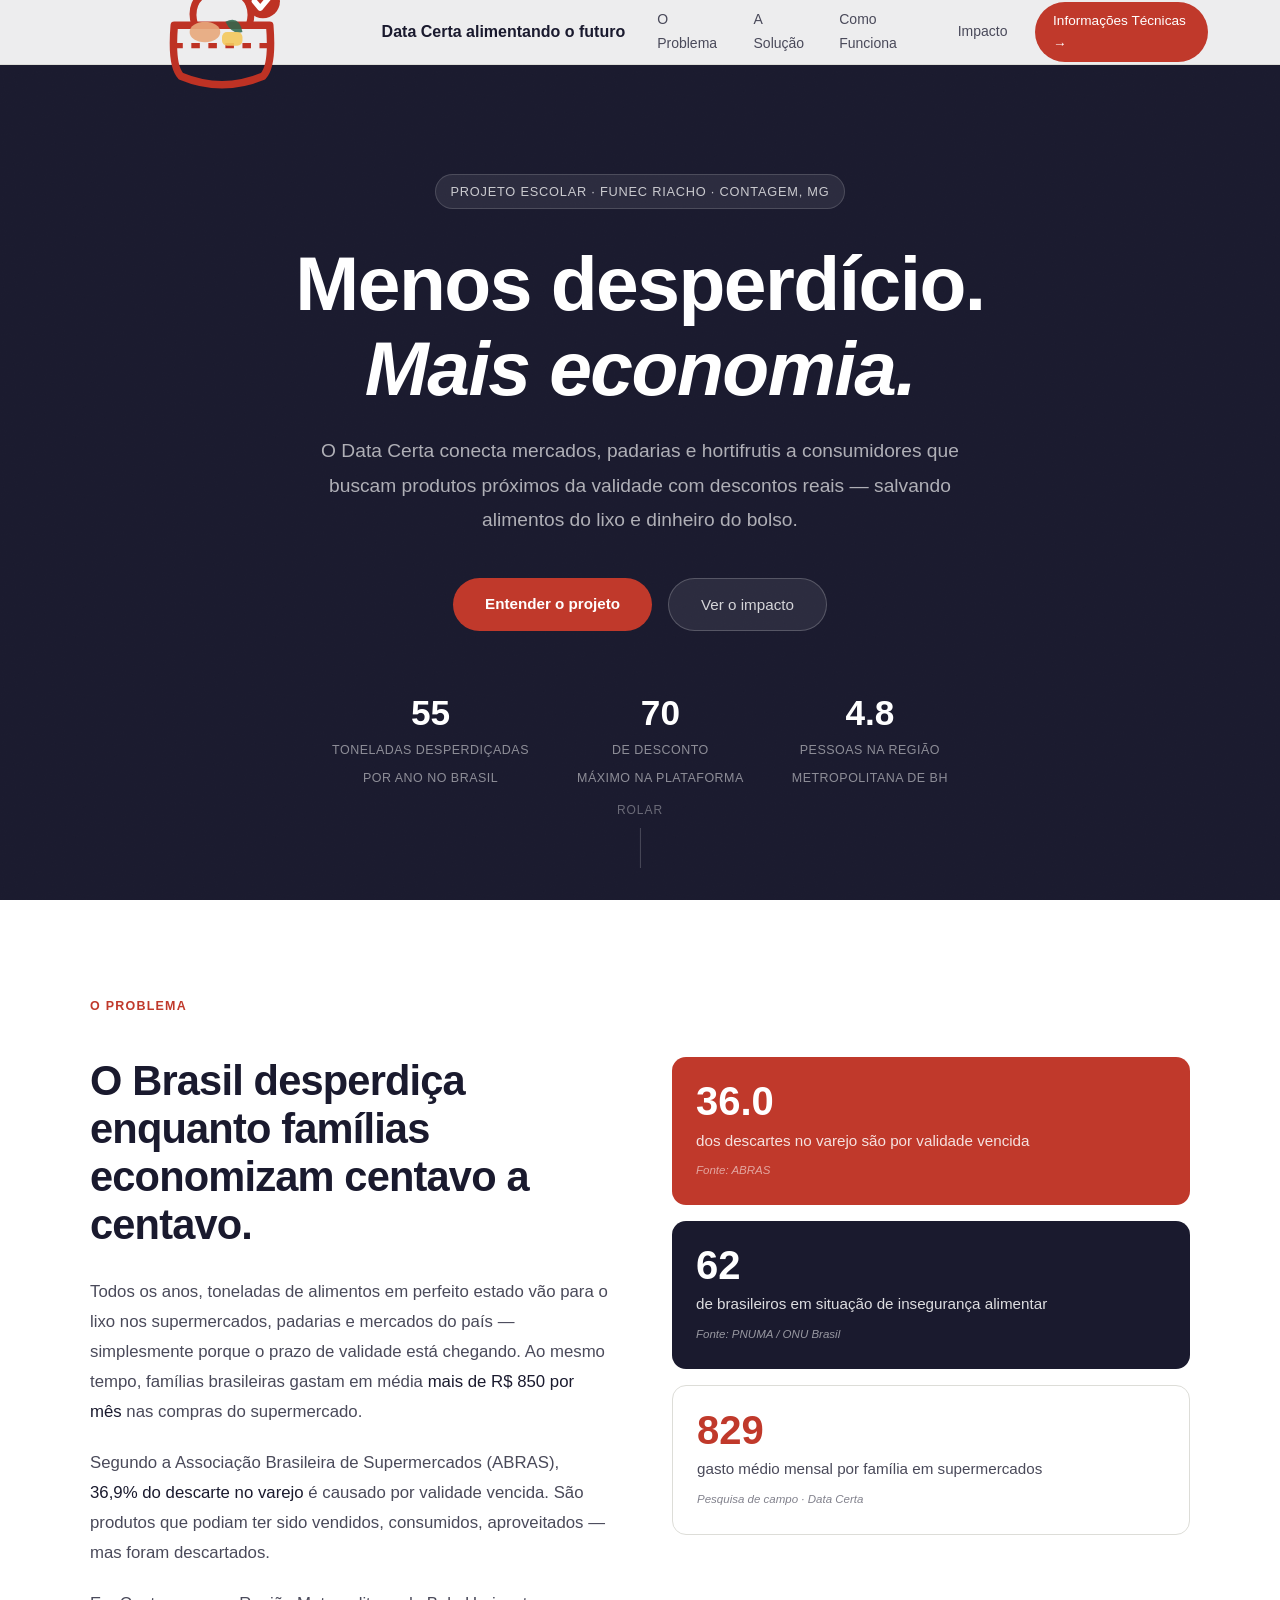
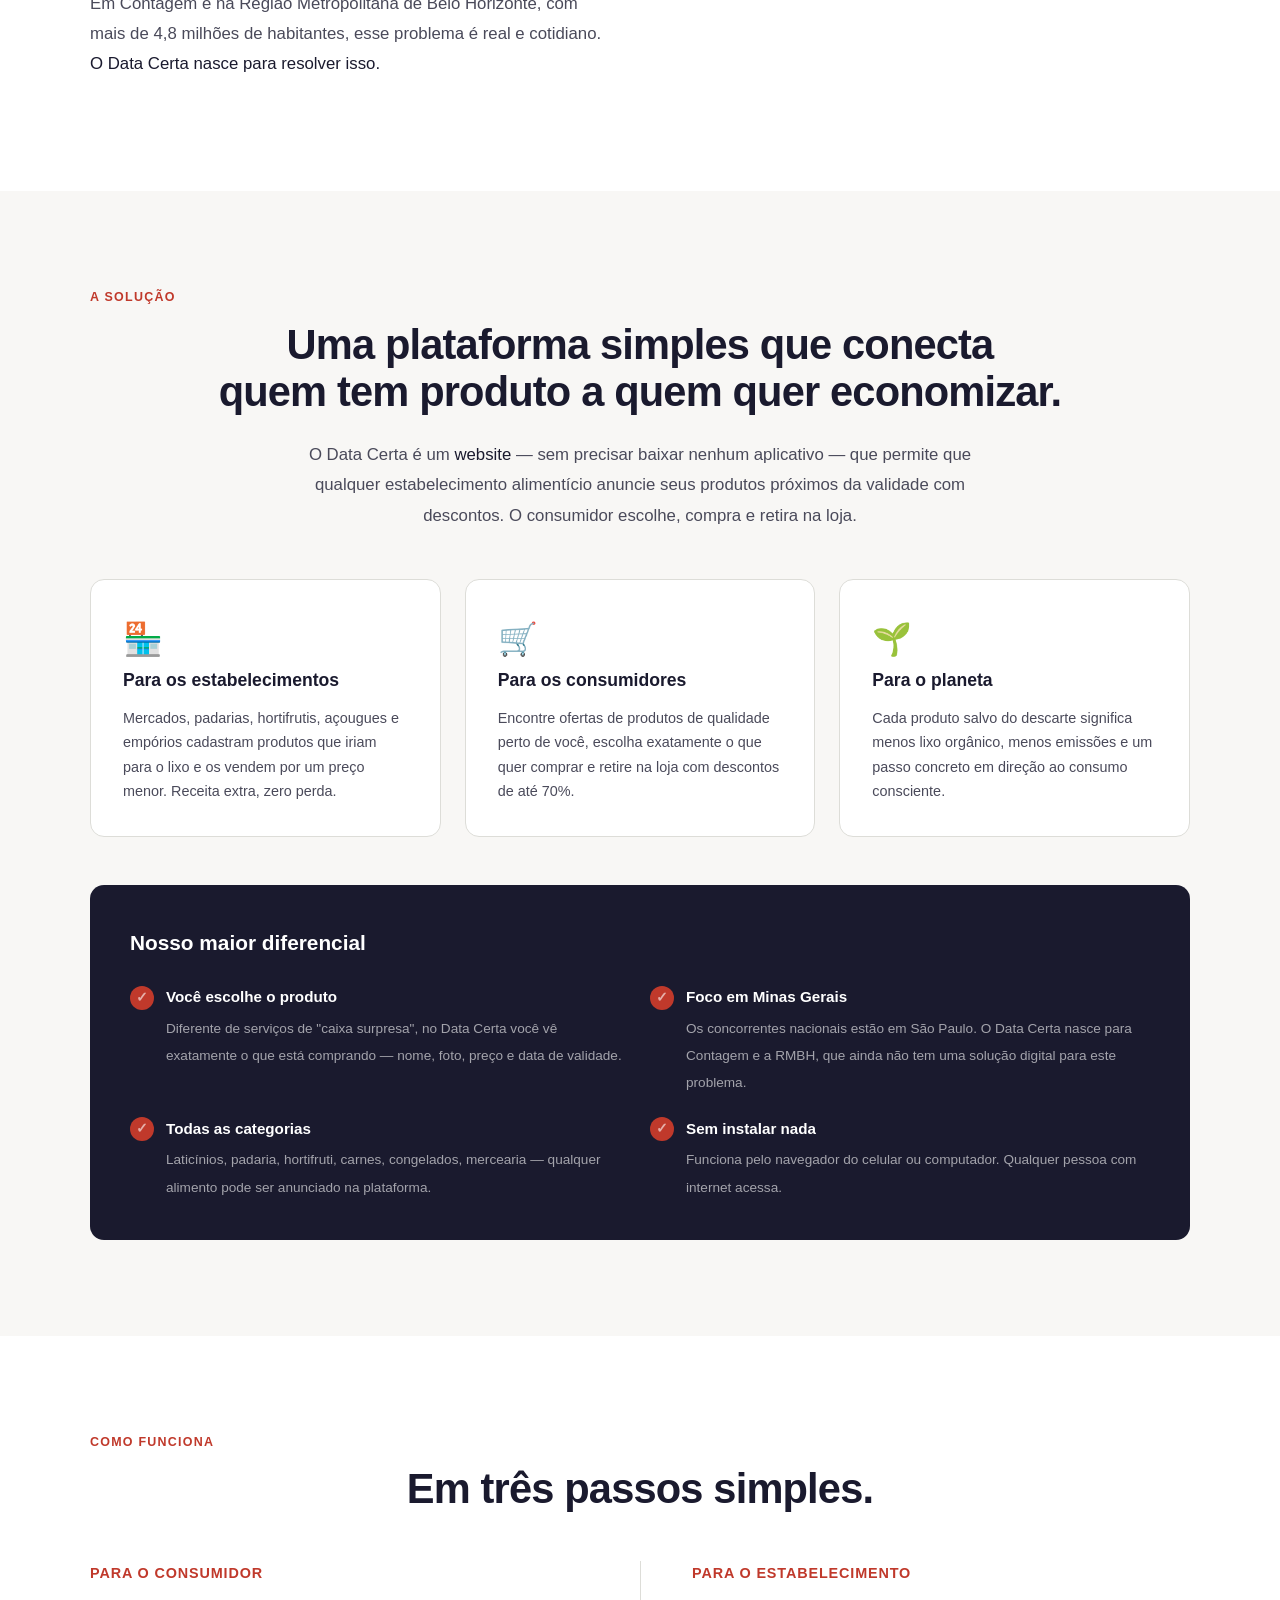
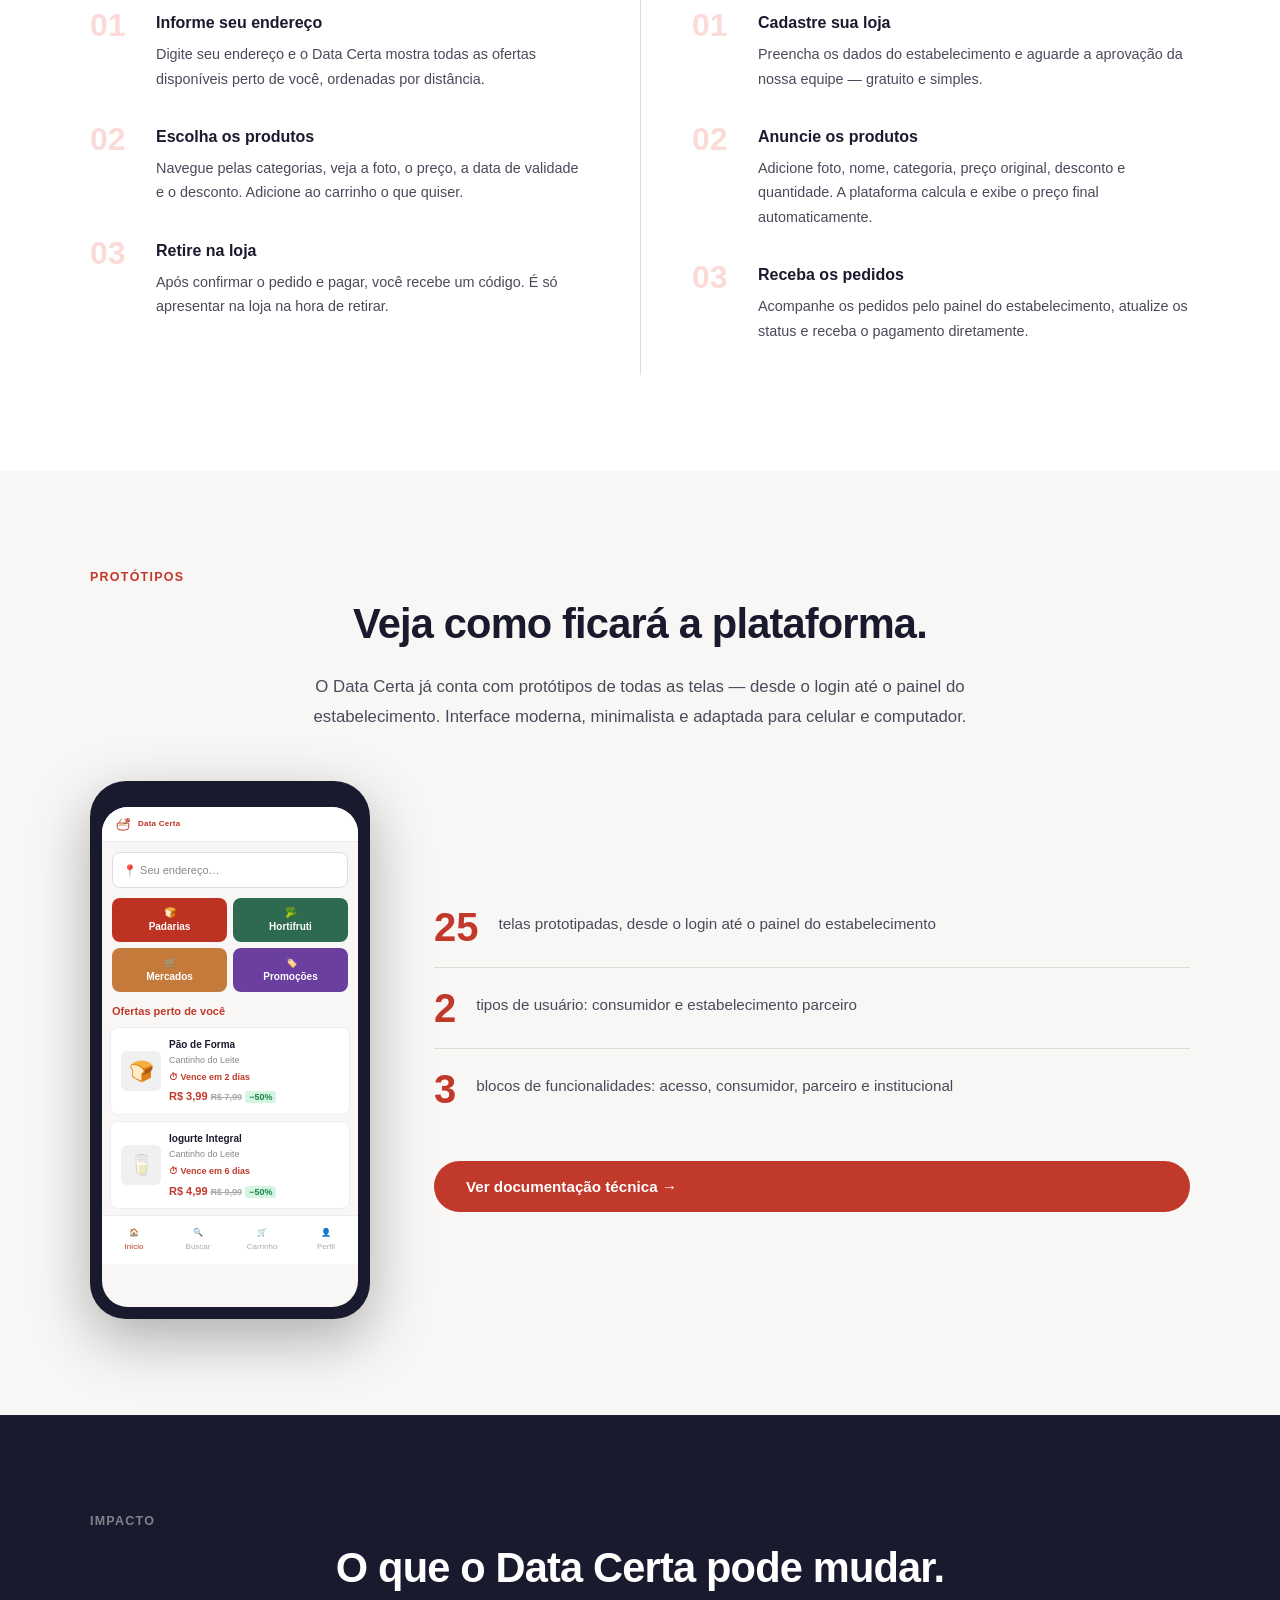
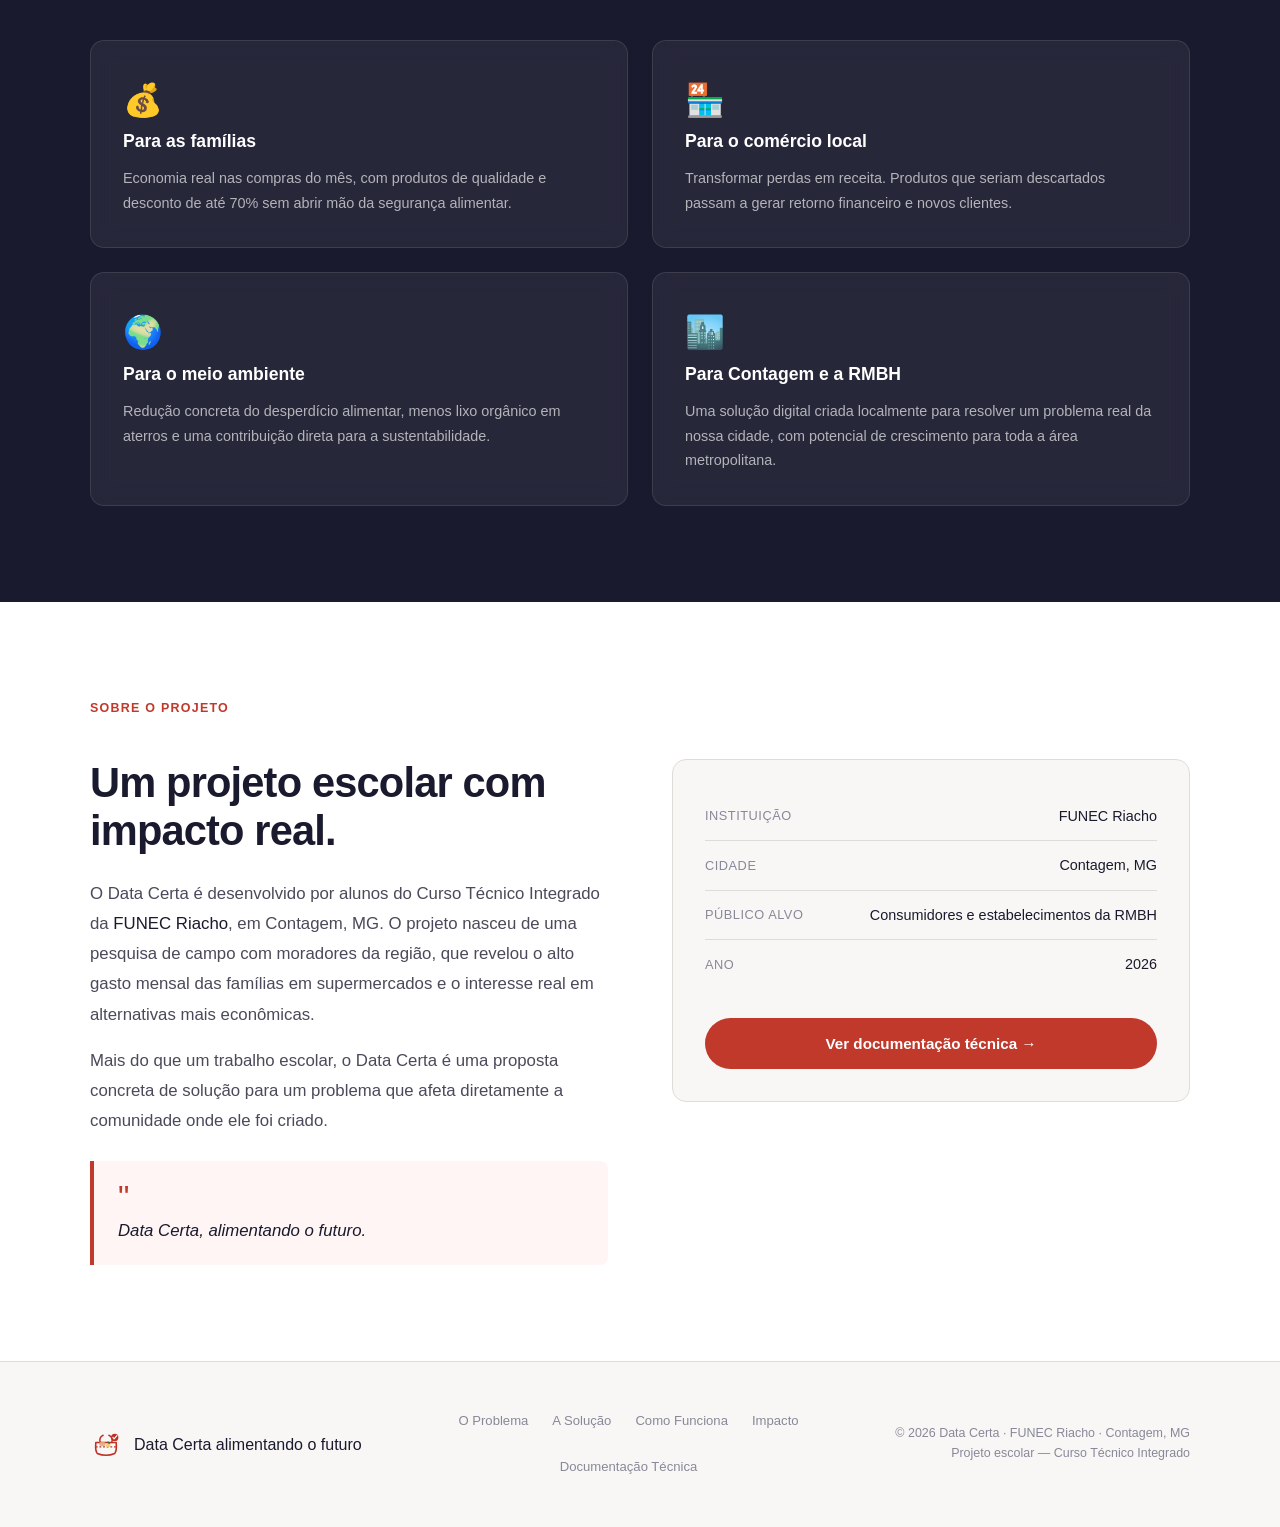
==== commit f33bc2de: "Update index.html" ====
--- a/index.html
+++ b/index.html
@@ -6,26 +6,54 @@
 <title>Data Certa — Alimentando o Futuro</title>
 <link rel="preconnect" href="https://fonts.googleapis.com"/>
 <link rel="preconnect" href="https://fonts.gstatic.com" crossorigin/>
-<link href="https://fonts.googleapis.com/css2?family=Syne:wght@400;600;700;800&family=DM+Sans:ital,wght@0,300;0,400;0,500;1,300&display=swap" rel="stylesheet"/>
+<link href="https://fonts.googleapis.com/css2?family=Fraunces:ital,opsz,wght@0,9..144,300;0,9..144,500;0,9..144,700;1,9..144,300;1,9..144,500&family=Plus+Jakarta+Sans:wght@300;400;500;600&family=JetBrains+Mono:wght@400;500&display=swap" rel="stylesheet"/>
 <link rel="stylesheet" href="style.css"/>
 </head>
 <body>
+
+<!-- SVG LOGO (reutilizado via <use>) -->
+<svg style="display:none" xmlns="http://www.w3.org/2000/svg">
+  <symbol id="logo-basket" viewBox="0 0 44 44">
+    <!-- cesta -->
+    <path d="M8 20 Q7 32 10 35 Q22 40 34 35 Q37 32 36 20 Z"
+          fill="none" stroke="#BE3224" stroke-width="2.2" stroke-linejoin="round"/>
+    <!-- alça esquerda -->
+    <path d="M14 20 Q12 13 18 10" fill="none" stroke="#BE3224" stroke-width="2" stroke-linecap="round"/>
+    <!-- alça direita -->
+    <path d="M30 20 Q32 13 26 10" fill="none" stroke="#BE3224" stroke-width="2" stroke-linecap="round"/>
+    <!-- barra horizontal da cesta -->
+    <line x1="8" y1="26" x2="36" y2="26" stroke="#BE3224" stroke-width="1.5" stroke-dasharray="2.5 2.5"/>
+    <!-- pão -->
+    <ellipse cx="17" cy="22" rx="4.5" ry="3" fill="#E8A87C" opacity=".9"/>
+    <!-- folha/vegetal -->
+    <path d="M23 19 Q27 17 28 22 Q25 23 23 19Z" fill="#2D6A4F" opacity=".85"/>
+    <!-- queijinho -->
+    <rect x="22" y="22" width="6" height="4" rx="1.5" fill="#F4C95D" opacity=".9"/>
+    <!-- traço de marca (check) -->
+    <circle cx="34" cy="13" r="5" fill="#BE3224"/>
+    <polyline points="31.5,13 33.2,15 37,10.5" fill="none"
+              stroke="#fff" stroke-width="1.6" stroke-linecap="round" stroke-linejoin="round"/>
+  </symbol>
+</svg>
 
 <!-- NAV -->
 <nav class="nav" id="navbar">
   <div class="nav-inner">
     <a href="index.html" class="nav-logo">
-      <div class="nav-logo-icon">DC</div>
-      <span>Data Certa</span>
+      <svg class="logo-mark" aria-hidden="true"><use href="#logo-basket"/></svg>
+      <div class="logo-text-wrap">
+        <span class="logo-name">Data Certa</span>
+        <span class="logo-tagline">alimentando o futuro</span>
+      </div>
     </a>
     <div class="nav-links">
       <a href="#problema">O Problema</a>
       <a href="#solucao">A Solução</a>
       <a href="#como-funciona">Como Funciona</a>
       <a href="#impacto">Impacto</a>
-      <a href="tecnico.html" class="nav-cta">Versão Técnica →</a>
-    </div>
-    <button class="hamburger" id="hamburger" aria-label="Menu">
+      <a href="tecnico.html" class="nav-cta">Informações Técnicas →</a>
+    </div>
+    <button class="hamburger" id="hamburger" aria-label="Abrir menu">
       <span></span><span></span><span></span>
     </button>
   </div>
@@ -34,22 +62,23 @@
     <a href="#solucao">A Solução</a>
     <a href="#como-funciona">Como Funciona</a>
     <a href="#impacto">Impacto</a>
-    <a href="tecnico.html" class="mobile-cta">Versão Técnica →</a>
+    <a href="tecnico.html" class="mobile-cta">Informações Técnicas →</a>
   </div>
 </nav>
 
 <!-- HERO -->
 <section class="hero">
   <div class="hero-bg">
-    <div class="hero-circle c1"></div>
-    <div class="hero-circle c2"></div>
+    <div class="hero-blob b1"></div>
+    <div class="hero-blob b2"></div>
+    <div class="hero-blob b3"></div>
     <div class="hero-grain"></div>
   </div>
   <div class="hero-inner">
     <div class="hero-badge reveal">Projeto Escolar · FUNEC Riacho · Contagem, MG</div>
     <h1 class="hero-title reveal">
       Menos desperdício.<br/>
-      <span class="hero-accent">Mais economia.</span>
+      <em>Mais economia.</em>
     </h1>
     <p class="hero-sub reveal">
       O Data Certa conecta mercados, padarias e hortifrutis a consumidores que buscam produtos próximos da validade com descontos reais — salvando alimentos do lixo e dinheiro do bolso.
@@ -61,27 +90,25 @@
     <div class="hero-stats reveal">
       <div class="hero-stat">
         <span class="stat-num">55M</span>
-        <span class="stat-lbl">ton. desperdiçadas<br/>por ano no Brasil</span>
-      </div>
-      <div class="hero-stat-divider"></div>
+        <span class="stat-lbl">toneladas desperdiçadas<br/>por ano no Brasil</span>
+      </div>
       <div class="hero-stat">
         <span class="stat-num">70%</span>
         <span class="stat-lbl">de desconto<br/>máximo na plataforma</span>
       </div>
-      <div class="hero-stat-divider"></div>
       <div class="hero-stat">
-        <span class="stat-num">4.8M</span>
-        <span class="stat-lbl">pessoas na<br/>Região Metropolitana de BH</span>
+        <span class="stat-num">4,8M</span>
+        <span class="stat-lbl">pessoas na Região<br/>Metropolitana de BH</span>
       </div>
     </div>
   </div>
   <div class="hero-scroll">
-    <span>Rolar para descobrir</span>
+    <span>rolar</span>
     <div class="scroll-line"></div>
   </div>
 </section>
 
-<!-- PROBLEMA -->
+<!-- O PROBLEMA -->
 <section class="section" id="problema">
   <div class="container">
     <div class="section-label reveal">O Problema</div>
@@ -89,7 +116,7 @@
       <div class="split-text">
         <h2 class="section-title reveal">O Brasil desperdiça enquanto famílias economizam centavo a centavo.</h2>
         <p class="section-body reveal">
-          Todos os anos, toneladas de alimentos em perfeito estado vão para o lixo nos supermercados, padarias e mercados do país — simplesmente porque o prazo de validade está chegando. Ao mesmo tempo, famílias brasileiras gastam em média <strong>mais de R$ 850 por mês</strong> nas compras do supermercado.
+          Todos os anos, toneladas de alimentos em perfeito estado vão para o lixo nos supermercados, padarias e mercados do país — simplesmente porque o prazo de validade está chegando. Ao mesmo tempo, famílias brasileiras gastam em média <strong>mais de R$&nbsp;850 por mês</strong> nas compras do supermercado.
         </p>
         <p class="section-body reveal">
           Segundo a Associação Brasileira de Supermercados (ABRAS), <strong>36,9% do descarte no varejo</strong> é causado por validade vencida. São produtos que podiam ter sido vendidos, consumidos, aproveitados — mas foram descartados.
@@ -98,19 +125,19 @@
           Em Contagem e na Região Metropolitana de Belo Horizonte, com mais de 4,8 milhões de habitantes, esse problema é real e cotidiano. <strong>O Data Certa nasce para resolver isso.</strong>
         </p>
       </div>
-      <div class="split-visual reveal">
-        <div class="data-card dc-red">
+      <div class="split-visual">
+        <div class="data-card dc-red reveal">
           <div class="data-card-num">36,9%</div>
           <div class="data-card-txt">dos descartes no varejo são por validade vencida</div>
           <div class="data-card-src">Fonte: ABRAS</div>
         </div>
-        <div class="data-card dc-dark">
+        <div class="data-card dc-dark reveal">
           <div class="data-card-num">64M</div>
           <div class="data-card-txt">de brasileiros em situação de insegurança alimentar</div>
           <div class="data-card-src">Fonte: PNUMA / ONU Brasil</div>
         </div>
-        <div class="data-card dc-outline">
-          <div class="data-card-num">R$850+</div>
+        <div class="data-card dc-outline reveal">
+          <div class="data-card-num">R$&nbsp;850+</div>
           <div class="data-card-txt">gasto médio mensal por família em supermercados</div>
           <div class="data-card-src">Pesquisa de campo · Data Certa</div>
         </div>
@@ -119,29 +146,31 @@
   </div>
 </section>
 
-<!-- SOLUÇÃO -->
+<!-- A SOLUÇÃO -->
 <section class="section section-alt" id="solucao">
   <div class="container">
     <div class="section-label reveal">A Solução</div>
     <h2 class="section-title centered reveal">Uma plataforma simples que conecta<br/>quem tem produto a quem quer economizar.</h2>
     <p class="section-body centered reveal">O Data Certa é um <strong>website</strong> — sem precisar baixar nenhum aplicativo — que permite que qualquer estabelecimento alimentício anuncie seus produtos próximos da validade com descontos. O consumidor escolhe, compra e retira na loja.</p>
+
     <div class="cards-grid">
       <div class="feat-card reveal">
-        <div class="feat-icon">🏪</div>
+        <span class="feat-icon">🏪</span>
         <h3>Para os estabelecimentos</h3>
         <p>Mercados, padarias, hortifrutis, açougues e empórios cadastram produtos que iriam para o lixo e os vendem por um preço menor. Receita extra, zero perda.</p>
       </div>
       <div class="feat-card reveal">
-        <div class="feat-icon">🛒</div>
+        <span class="feat-icon">🛒</span>
         <h3>Para os consumidores</h3>
         <p>Encontre ofertas de produtos de qualidade perto de você, escolha exatamente o que quer comprar e retire na loja com descontos de até 70%.</p>
       </div>
       <div class="feat-card reveal">
-        <div class="feat-icon">🌱</div>
+        <span class="feat-icon">🌱</span>
         <h3>Para o planeta</h3>
         <p>Cada produto salvo do descarte significa menos lixo orgânico, menos emissões e um passo concreto em direção ao consumo consciente.</p>
       </div>
     </div>
+
     <div class="diferencial-box reveal">
       <div class="dif-title">Nosso maior diferencial</div>
       <div class="dif-grid">
@@ -237,26 +266,27 @@
   </div>
 </section>
 
-<!-- TELAS PROTÓTIPO -->
+<!-- PROTÓTIPO -->
 <section class="section section-alt" id="prototipo">
   <div class="container">
     <div class="section-label reveal">Protótipos</div>
     <h2 class="section-title centered reveal">Veja como ficará a plataforma.</h2>
     <p class="section-body centered reveal">O Data Certa já conta com protótipos de todas as telas — desde o login até o painel do estabelecimento. Interface moderna, minimalista e adaptada para celular e computador.</p>
-    <div class="mockup-showcase reveal">
+    <div class="mockup-showcase">
       <div class="mockup-phone">
         <div class="phone-frame">
           <div class="phone-notch"></div>
           <div class="phone-screen">
-            <div class="ps-topbar"><div class="ps-logo">DC</div><span style="font-size:9px;font-weight:700;color:#C0392B">Data Certa</span></div>
-            <div class="ps-search">
-              <div class="ps-search-bar">📍 Seu endereço…</div>
+            <div class="ps-topbar">
+              <svg width="18" height="18" viewBox="0 0 44 44" aria-hidden="true"><use href="#logo-basket"/></svg>
+              <span style="font-size:8px;font-weight:600;color:#BE3224;letter-spacing:.03em">Data Certa</span>
             </div>
+            <div class="ps-search"><div class="ps-search-bar">📍 Seu endereço…</div></div>
             <div class="ps-cats">
-              <div class="ps-cat" style="background:#C0392B">🍞<br/><span>Padarias</span></div>
-              <div class="ps-cat" style="background:#1E8449">🥦<br/><span>Hortifruti</span></div>
-              <div class="ps-cat" style="background:#E67E22">🛒<br/><span>Mercados</span></div>
-              <div class="ps-cat" style="background:#8E44AD">🏷️<br/><span>Promoções</span></div>
+              <div class="ps-cat" style="background:#BE3224">🍞<br/><span>Padarias</span></div>
+              <div class="ps-cat" style="background:#2D6A4F">🥦<br/><span>Hortifruti</span></div>
+              <div class="ps-cat" style="background:#C47A3A">🛒<br/><span>Mercados</span></div>
+              <div class="ps-cat" style="background:#6B3FA0">🏷️<br/><span>Promoções</span></div>
             </div>
             <div class="ps-label">Ofertas perto de você</div>
             <div class="ps-card">
@@ -264,8 +294,8 @@
               <div class="ps-prod-info">
                 <div class="ps-prod-name">Pão de Forma</div>
                 <div class="ps-prod-store">Cantinho do Leite</div>
-                <div class="ps-prod-tag">⏱ Vence em: 2 dias</div>
-                <div class="ps-prod-price">R$ 3,99 <span class="ps-old">R$ 7,99</span> <span class="ps-badge">-50%</span></div>
+                <div class="ps-prod-tag">⏱ Vence em 2 dias</div>
+                <div class="ps-prod-price">R$ 3,99 <span class="ps-old">R$ 7,99</span> <span class="ps-badge">−50%</span></div>
               </div>
             </div>
             <div class="ps-card">
@@ -273,8 +303,8 @@
               <div class="ps-prod-info">
                 <div class="ps-prod-name">Iogurte Integral</div>
                 <div class="ps-prod-store">Cantinho do Leite</div>
-                <div class="ps-prod-tag">⏱ Vence em: 6 dias</div>
-                <div class="ps-prod-price">R$ 4,99 <span class="ps-old">R$ 9,99</span> <span class="ps-badge">-50%</span></div>
+                <div class="ps-prod-tag">⏱ Vence em 6 dias</div>
+                <div class="ps-prod-price">R$ 4,99 <span class="ps-old">R$ 9,99</span> <span class="ps-badge">−50%</span></div>
               </div>
             </div>
             <div class="ps-bottom-nav">
@@ -299,7 +329,7 @@
           <div class="mf-num">4</div>
           <div class="mf-text">blocos de funcionalidades: acesso, consumidor, parceiro e institucional</div>
         </div>
-        <a href="tecnico.html#prototipo" class="btn-primary reveal" style="display:inline-block;text-decoration:none;margin-top:1.5rem">Ver todos os protótipos →</a>
+        <a href="tecnico.html" class="btn-primary reveal" style="display:inline-flex;text-decoration:none;margin-top:2rem">Ver documentação técnica →</a>
       </div>
     </div>
   </div>
@@ -308,38 +338,38 @@
 <!-- IMPACTO -->
 <section class="section impact-section" id="impacto">
   <div class="impact-bg">
-    <div class="impact-circle i1"></div>
-    <div class="impact-circle i2"></div>
-  </div>
-  <div class="container">
-    <div class="section-label reveal" style="color:rgba(255,255,255,.6)">Impacto</div>
-    <h2 class="section-title centered reveal" style="color:#fff">O que o Data Certa pode mudar.</h2>
+    <div class="impact-blob i1"></div>
+    <div class="impact-blob i2"></div>
+  </div>
+  <div class="container">
+    <div class="section-label reveal" style="color:rgba(255,255,255,.45)">Impacto</div>
+    <h2 class="section-title centered reveal" style="color:#fff;max-width:100%">O que o Data Certa pode mudar.</h2>
     <div class="impact-grid">
       <div class="impact-card reveal">
-        <div class="impact-icon">💰</div>
+        <span class="impact-icon">💰</span>
         <h3>Para as famílias</h3>
         <p>Economia real nas compras do mês, com produtos de qualidade e desconto de até 70% sem abrir mão da segurança alimentar.</p>
       </div>
       <div class="impact-card reveal">
-        <div class="impact-icon">🏪</div>
+        <span class="impact-icon">🏪</span>
         <h3>Para o comércio local</h3>
         <p>Transformar perdas em receita. Produtos que seriam descartados passam a gerar retorno financeiro e novos clientes.</p>
       </div>
       <div class="impact-card reveal">
-        <div class="impact-icon">🌍</div>
+        <span class="impact-icon">🌍</span>
         <h3>Para o meio ambiente</h3>
         <p>Redução concreta do desperdício alimentar, menos lixo orgânico em aterros e uma contribuição direta para a sustentabilidade.</p>
       </div>
       <div class="impact-card reveal">
-        <div class="impact-icon">🏙️</div>
+        <span class="impact-icon">🏙️</span>
         <h3>Para Contagem e a RMBH</h3>
-        <p>Uma solução digital criada localmente, para resolver um problema real da nossa cidade e região, com potencial de crescimento para toda a área metropolitana.</p>
-      </div>
-    </div>
-  </div>
-</section>
-
-<!-- SOBRE O PROJETO -->
+        <p>Uma solução digital criada localmente para resolver um problema real da nossa cidade, com potencial de crescimento para toda a área metropolitana.</p>
+      </div>
+    </div>
+  </div>
+</section>
+
+<!-- SOBRE -->
 <section class="section" id="sobre">
   <div class="container">
     <div class="section-label reveal">Sobre o Projeto</div>
@@ -370,7 +400,7 @@
           <span class="info-label">Ano</span>
           <span class="info-val">2026</span>
         </div>
-        <a href="tecnico.html" class="btn-primary" style="display:block;text-align:center;text-decoration:none;margin-top:1.5rem">Ver versão técnica →</a>
+        <a href="tecnico.html" class="btn-primary" style="display:block;text-align:center;text-decoration:none;margin-top:1.8rem">Ver documentação técnica →</a>
       </div>
     </div>
   </div>
@@ -380,10 +410,10 @@
 <footer class="footer">
   <div class="footer-inner">
     <div class="footer-logo">
-      <div class="nav-logo-icon">DC</div>
-      <div>
-        <div style="font-weight:700;font-size:1rem">Data Certa</div>
-        <div style="font-size:.8rem;opacity:.6">Alimentando o futuro</div>
+      <svg class="logo-mark" aria-hidden="true" style="width:32px;height:32px"><use href="#logo-basket"/></svg>
+      <div class="logo-text-wrap">
+        <span class="logo-name">Data Certa</span>
+        <span class="logo-tagline">alimentando o futuro</span>
       </div>
     </div>
     <div class="footer-links">
@@ -391,7 +421,7 @@
       <a href="#solucao">A Solução</a>
       <a href="#como-funciona">Como Funciona</a>
       <a href="#impacto">Impacto</a>
-      <a href="tecnico.html">Versão Técnica</a>
+      <a href="tecnico.html">Documentação Técnica</a>
     </div>
     <div class="footer-copy">
       © 2026 Data Certa · FUNEC Riacho · Contagem, MG<br/>
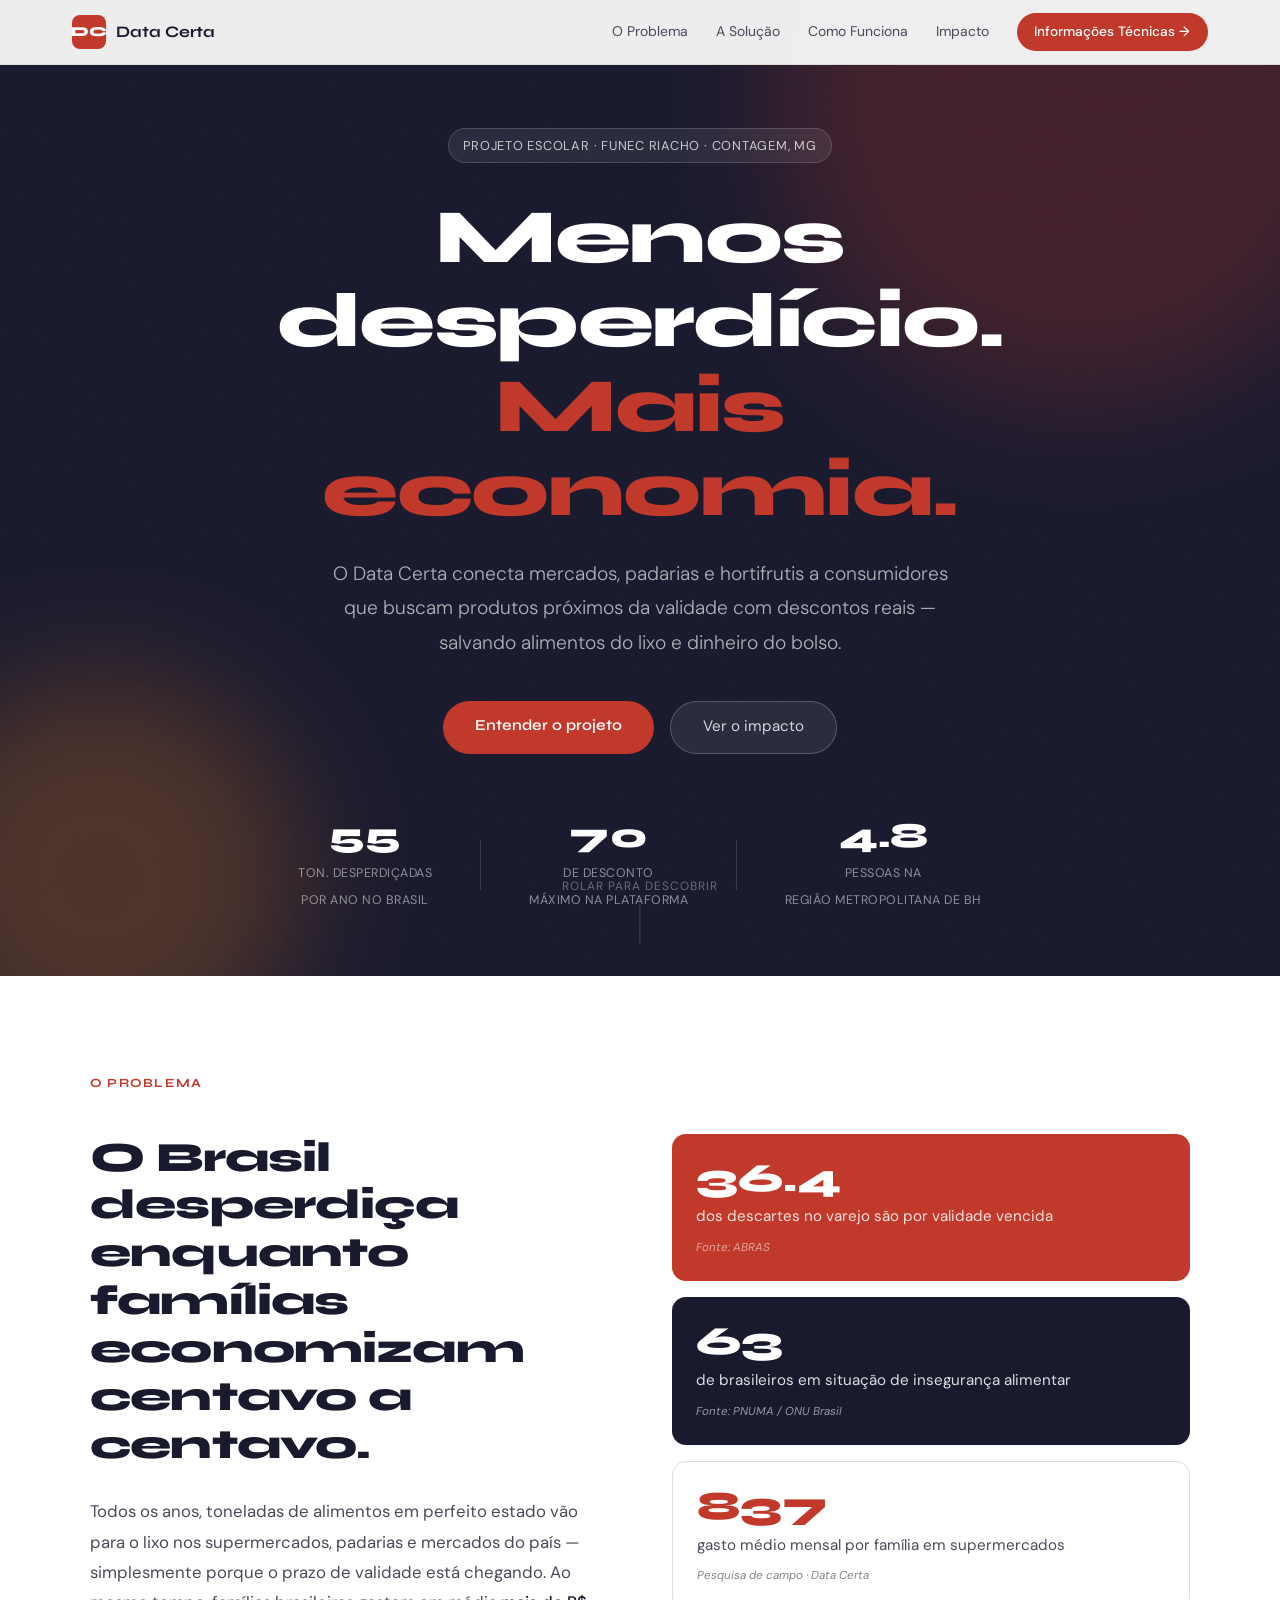
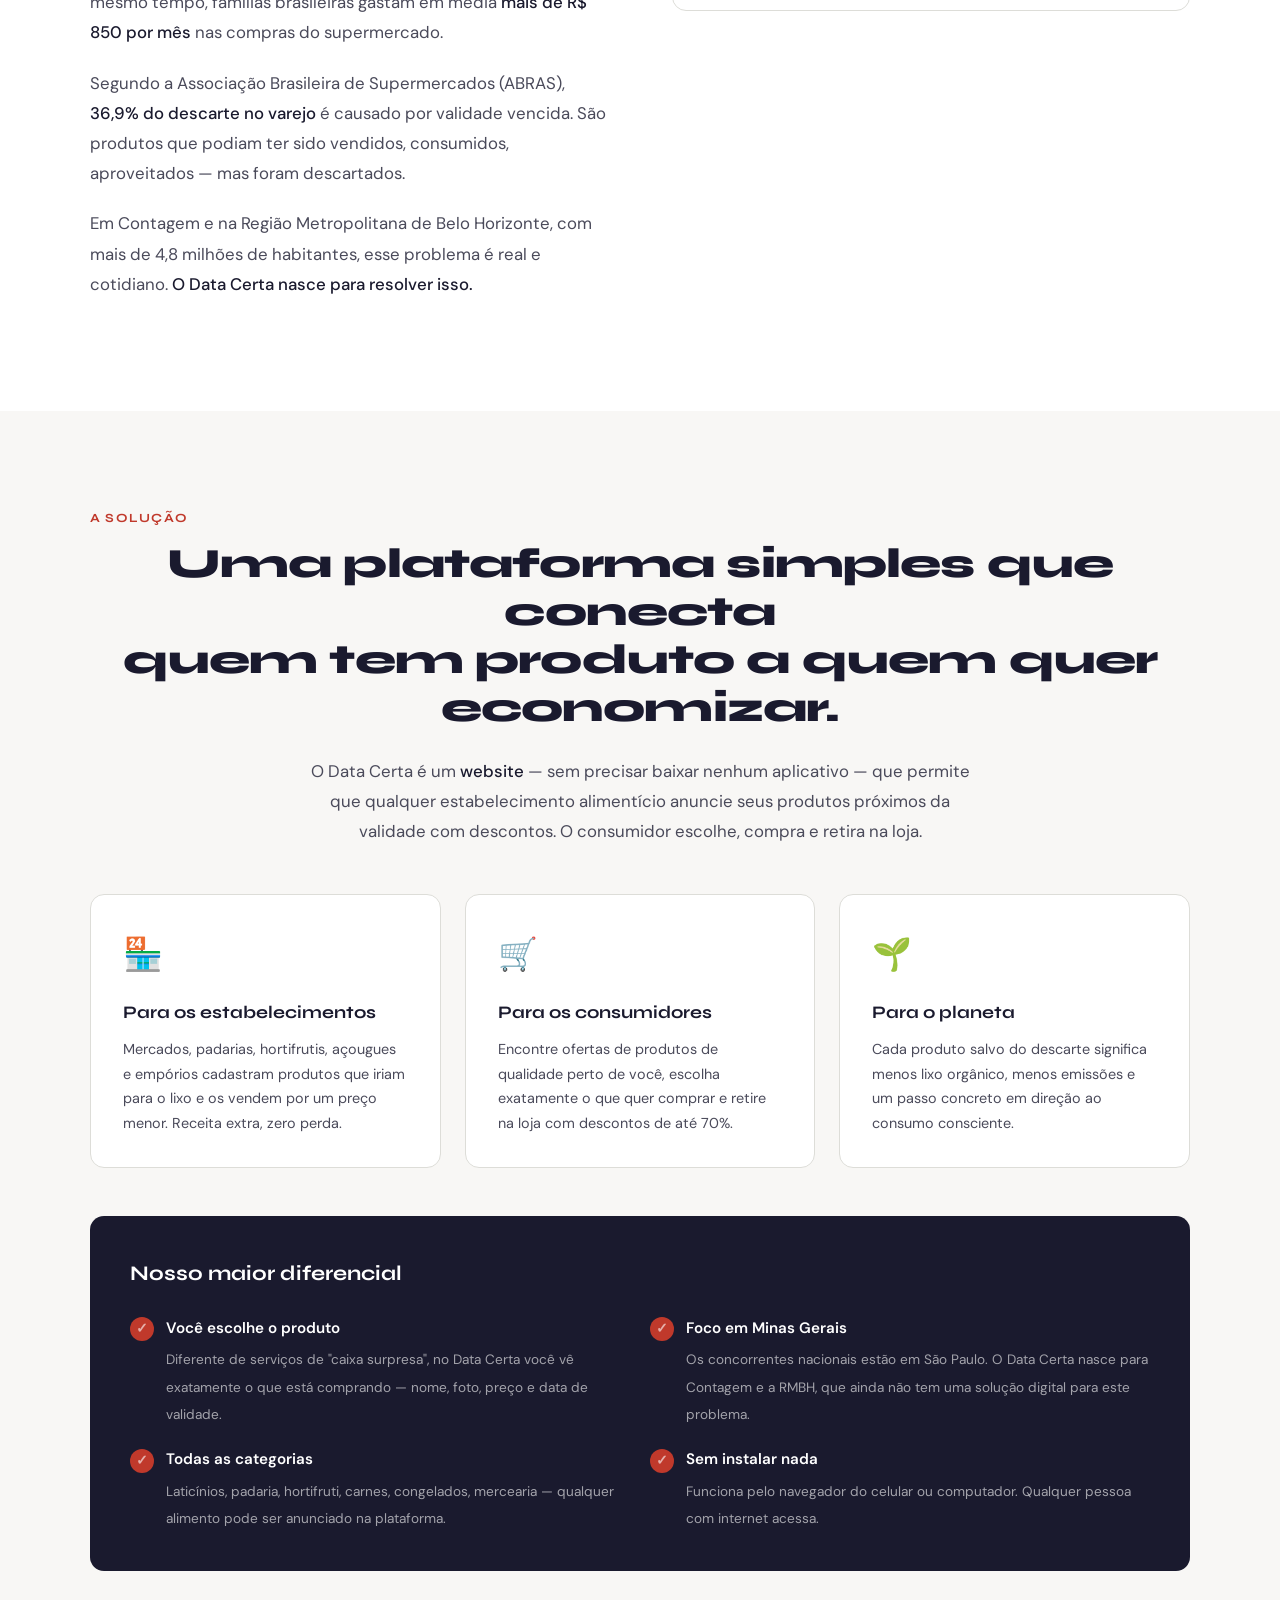
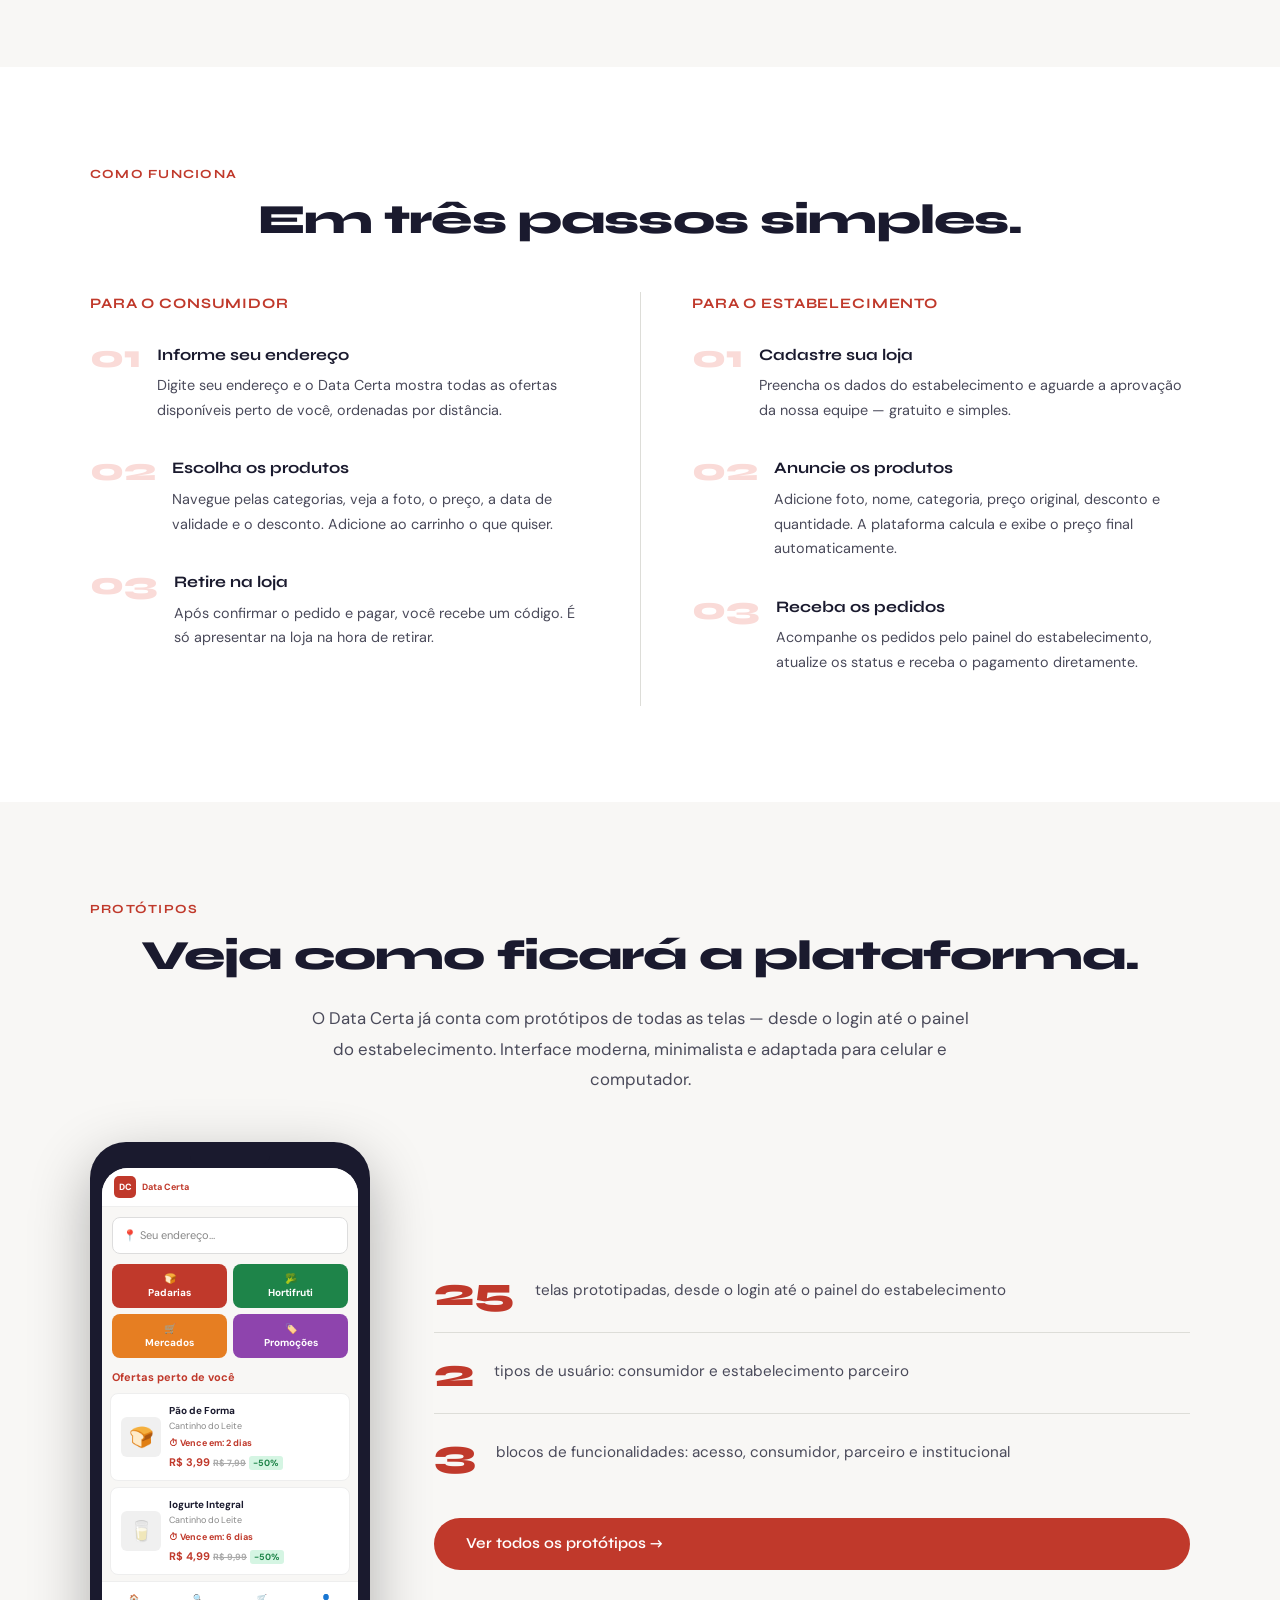
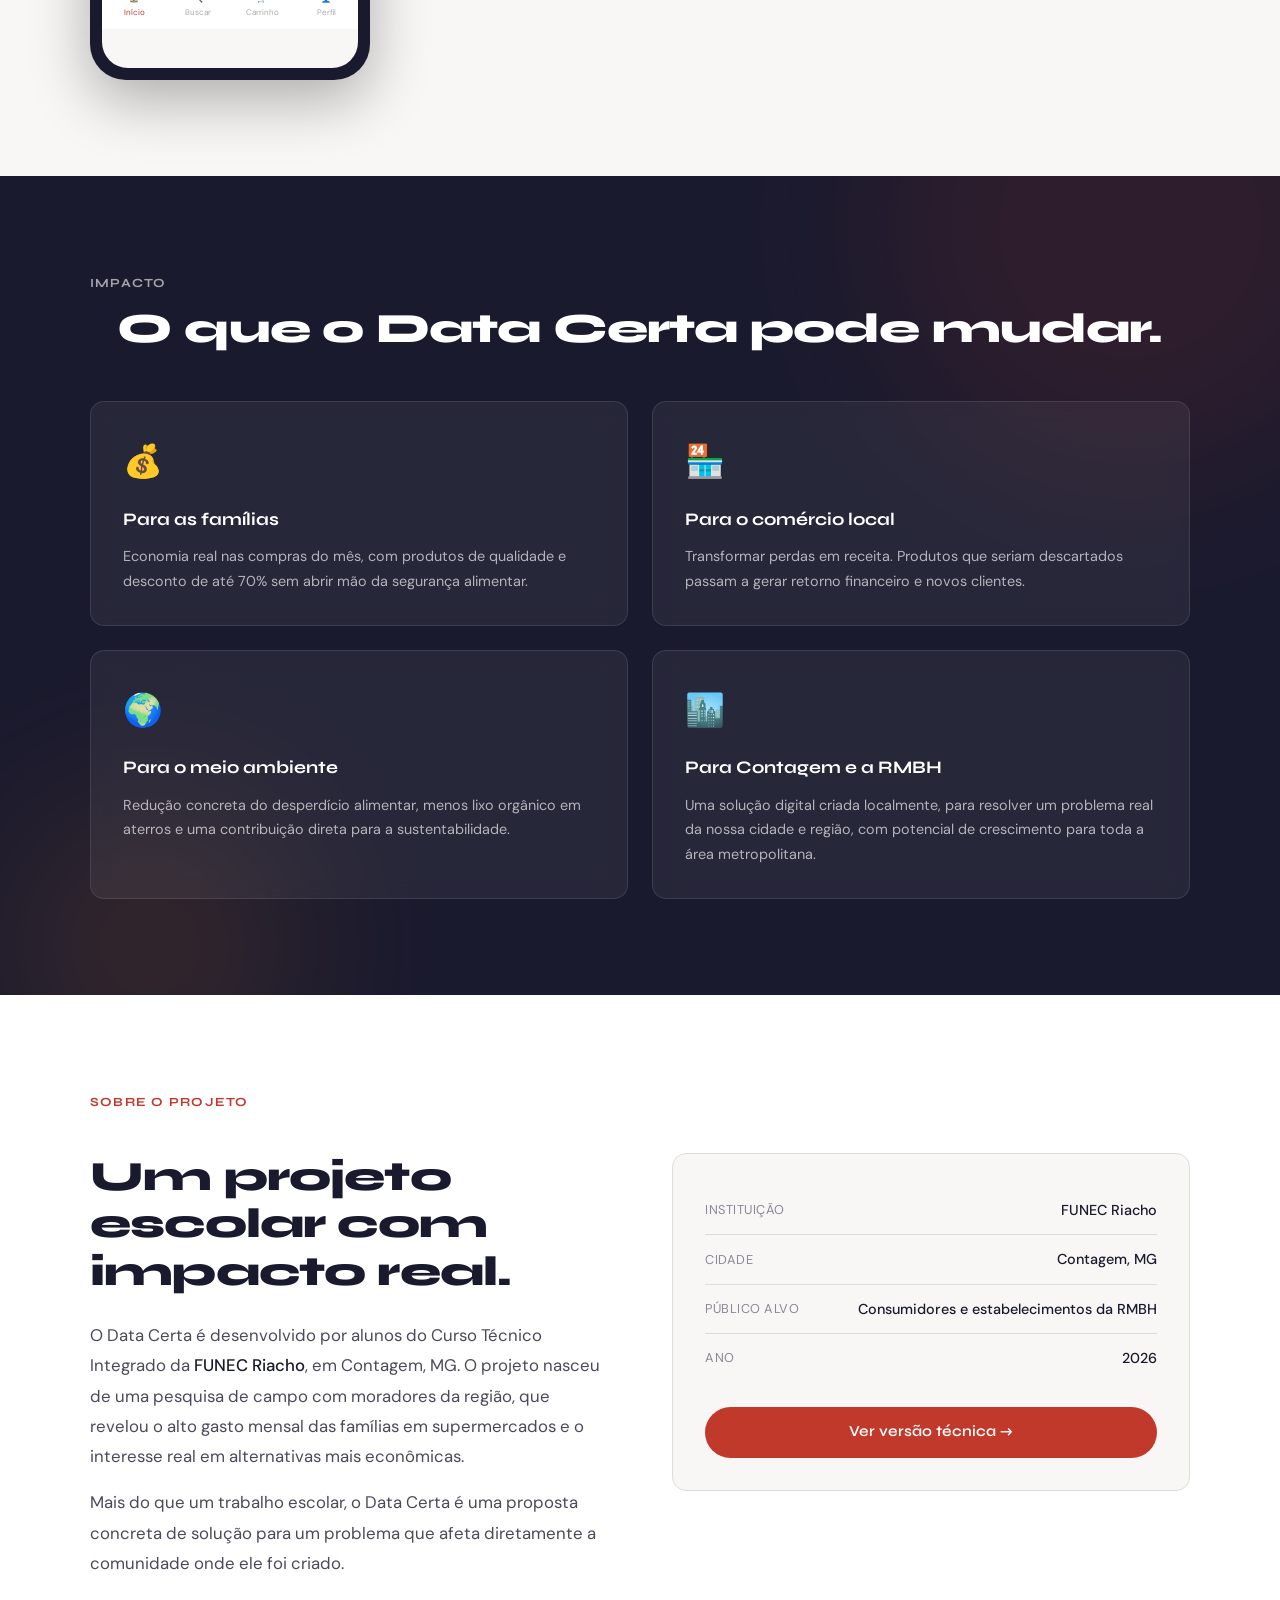
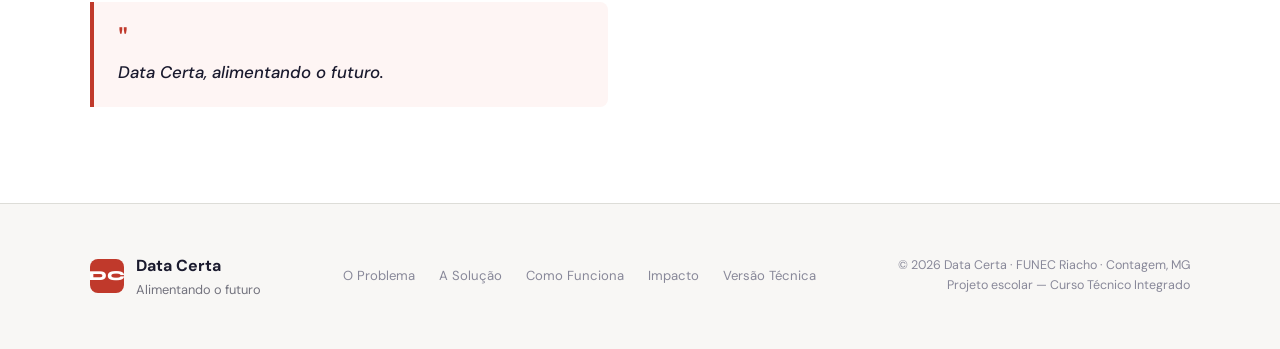
==== commit 276507a6: "Add files via upload" ====
--- a/index.html
+++ b/index.html
@@ -6,45 +6,17 @@
 <title>Data Certa — Alimentando o Futuro</title>
 <link rel="preconnect" href="https://fonts.googleapis.com"/>
 <link rel="preconnect" href="https://fonts.gstatic.com" crossorigin/>
-<link href="https://fonts.googleapis.com/css2?family=Fraunces:ital,opsz,wght@0,9..144,300;0,9..144,500;0,9..144,700;1,9..144,300;1,9..144,500&family=Plus+Jakarta+Sans:wght@300;400;500;600&family=JetBrains+Mono:wght@400;500&display=swap" rel="stylesheet"/>
+<link href="https://fonts.googleapis.com/css2?family=Syne:wght@400;600;700;800&family=DM+Sans:ital,wght@0,300;0,400;0,500;1,300&display=swap" rel="stylesheet"/>
 <link rel="stylesheet" href="style.css"/>
 </head>
 <body>
-
-<!-- SVG LOGO (reutilizado via <use>) -->
-<svg style="display:none" xmlns="http://www.w3.org/2000/svg">
-  <symbol id="logo-basket" viewBox="0 0 44 44">
-    <!-- cesta -->
-    <path d="M8 20 Q7 32 10 35 Q22 40 34 35 Q37 32 36 20 Z"
-          fill="none" stroke="#BE3224" stroke-width="2.2" stroke-linejoin="round"/>
-    <!-- alça esquerda -->
-    <path d="M14 20 Q12 13 18 10" fill="none" stroke="#BE3224" stroke-width="2" stroke-linecap="round"/>
-    <!-- alça direita -->
-    <path d="M30 20 Q32 13 26 10" fill="none" stroke="#BE3224" stroke-width="2" stroke-linecap="round"/>
-    <!-- barra horizontal da cesta -->
-    <line x1="8" y1="26" x2="36" y2="26" stroke="#BE3224" stroke-width="1.5" stroke-dasharray="2.5 2.5"/>
-    <!-- pão -->
-    <ellipse cx="17" cy="22" rx="4.5" ry="3" fill="#E8A87C" opacity=".9"/>
-    <!-- folha/vegetal -->
-    <path d="M23 19 Q27 17 28 22 Q25 23 23 19Z" fill="#2D6A4F" opacity=".85"/>
-    <!-- queijinho -->
-    <rect x="22" y="22" width="6" height="4" rx="1.5" fill="#F4C95D" opacity=".9"/>
-    <!-- traço de marca (check) -->
-    <circle cx="34" cy="13" r="5" fill="#BE3224"/>
-    <polyline points="31.5,13 33.2,15 37,10.5" fill="none"
-              stroke="#fff" stroke-width="1.6" stroke-linecap="round" stroke-linejoin="round"/>
-  </symbol>
-</svg>
 
 <!-- NAV -->
 <nav class="nav" id="navbar">
   <div class="nav-inner">
     <a href="index.html" class="nav-logo">
-      <svg class="logo-mark" aria-hidden="true"><use href="#logo-basket"/></svg>
-      <div class="logo-text-wrap">
-        <span class="logo-name">Data Certa</span>
-        <span class="logo-tagline">alimentando o futuro</span>
-      </div>
+      <div class="nav-logo-icon">DC</div>
+      <span>Data Certa</span>
     </a>
     <div class="nav-links">
       <a href="#problema">O Problema</a>
@@ -53,7 +25,7 @@
       <a href="#impacto">Impacto</a>
       <a href="tecnico.html" class="nav-cta">Informações Técnicas →</a>
     </div>
-    <button class="hamburger" id="hamburger" aria-label="Abrir menu">
+    <button class="hamburger" id="hamburger" aria-label="Menu">
       <span></span><span></span><span></span>
     </button>
   </div>
@@ -62,23 +34,22 @@
     <a href="#solucao">A Solução</a>
     <a href="#como-funciona">Como Funciona</a>
     <a href="#impacto">Impacto</a>
-    <a href="tecnico.html" class="mobile-cta">Informações Técnicas →</a>
+    <a href="tecnico.html" class="mobile-cta">Versão Técnica →</a>
   </div>
 </nav>
 
 <!-- HERO -->
 <section class="hero">
   <div class="hero-bg">
-    <div class="hero-blob b1"></div>
-    <div class="hero-blob b2"></div>
-    <div class="hero-blob b3"></div>
+    <div class="hero-circle c1"></div>
+    <div class="hero-circle c2"></div>
     <div class="hero-grain"></div>
   </div>
   <div class="hero-inner">
     <div class="hero-badge reveal">Projeto Escolar · FUNEC Riacho · Contagem, MG</div>
     <h1 class="hero-title reveal">
       Menos desperdício.<br/>
-      <em>Mais economia.</em>
+      <span class="hero-accent">Mais economia.</span>
     </h1>
     <p class="hero-sub reveal">
       O Data Certa conecta mercados, padarias e hortifrutis a consumidores que buscam produtos próximos da validade com descontos reais — salvando alimentos do lixo e dinheiro do bolso.
@@ -90,25 +61,27 @@
     <div class="hero-stats reveal">
       <div class="hero-stat">
         <span class="stat-num">55M</span>
-        <span class="stat-lbl">toneladas desperdiçadas<br/>por ano no Brasil</span>
-      </div>
+        <span class="stat-lbl">ton. desperdiçadas<br/>por ano no Brasil</span>
+      </div>
+      <div class="hero-stat-divider"></div>
       <div class="hero-stat">
         <span class="stat-num">70%</span>
         <span class="stat-lbl">de desconto<br/>máximo na plataforma</span>
       </div>
+      <div class="hero-stat-divider"></div>
       <div class="hero-stat">
-        <span class="stat-num">4,8M</span>
-        <span class="stat-lbl">pessoas na Região<br/>Metropolitana de BH</span>
+        <span class="stat-num">4.8M</span>
+        <span class="stat-lbl">pessoas na<br/>Região Metropolitana de BH</span>
       </div>
     </div>
   </div>
   <div class="hero-scroll">
-    <span>rolar</span>
+    <span>Rolar para descobrir</span>
     <div class="scroll-line"></div>
   </div>
 </section>
 
-<!-- O PROBLEMA -->
+<!-- PROBLEMA -->
 <section class="section" id="problema">
   <div class="container">
     <div class="section-label reveal">O Problema</div>
@@ -116,7 +89,7 @@
       <div class="split-text">
         <h2 class="section-title reveal">O Brasil desperdiça enquanto famílias economizam centavo a centavo.</h2>
         <p class="section-body reveal">
-          Todos os anos, toneladas de alimentos em perfeito estado vão para o lixo nos supermercados, padarias e mercados do país — simplesmente porque o prazo de validade está chegando. Ao mesmo tempo, famílias brasileiras gastam em média <strong>mais de R$&nbsp;850 por mês</strong> nas compras do supermercado.
+          Todos os anos, toneladas de alimentos em perfeito estado vão para o lixo nos supermercados, padarias e mercados do país — simplesmente porque o prazo de validade está chegando. Ao mesmo tempo, famílias brasileiras gastam em média <strong>mais de R$ 850 por mês</strong> nas compras do supermercado.
         </p>
         <p class="section-body reveal">
           Segundo a Associação Brasileira de Supermercados (ABRAS), <strong>36,9% do descarte no varejo</strong> é causado por validade vencida. São produtos que podiam ter sido vendidos, consumidos, aproveitados — mas foram descartados.
@@ -125,19 +98,19 @@
           Em Contagem e na Região Metropolitana de Belo Horizonte, com mais de 4,8 milhões de habitantes, esse problema é real e cotidiano. <strong>O Data Certa nasce para resolver isso.</strong>
         </p>
       </div>
-      <div class="split-visual">
-        <div class="data-card dc-red reveal">
+      <div class="split-visual reveal">
+        <div class="data-card dc-red">
           <div class="data-card-num">36,9%</div>
           <div class="data-card-txt">dos descartes no varejo são por validade vencida</div>
           <div class="data-card-src">Fonte: ABRAS</div>
         </div>
-        <div class="data-card dc-dark reveal">
+        <div class="data-card dc-dark">
           <div class="data-card-num">64M</div>
           <div class="data-card-txt">de brasileiros em situação de insegurança alimentar</div>
           <div class="data-card-src">Fonte: PNUMA / ONU Brasil</div>
         </div>
-        <div class="data-card dc-outline reveal">
-          <div class="data-card-num">R$&nbsp;850+</div>
+        <div class="data-card dc-outline">
+          <div class="data-card-num">R$850+</div>
           <div class="data-card-txt">gasto médio mensal por família em supermercados</div>
           <div class="data-card-src">Pesquisa de campo · Data Certa</div>
         </div>
@@ -146,31 +119,29 @@
   </div>
 </section>
 
-<!-- A SOLUÇÃO -->
+<!-- SOLUÇÃO -->
 <section class="section section-alt" id="solucao">
   <div class="container">
     <div class="section-label reveal">A Solução</div>
     <h2 class="section-title centered reveal">Uma plataforma simples que conecta<br/>quem tem produto a quem quer economizar.</h2>
     <p class="section-body centered reveal">O Data Certa é um <strong>website</strong> — sem precisar baixar nenhum aplicativo — que permite que qualquer estabelecimento alimentício anuncie seus produtos próximos da validade com descontos. O consumidor escolhe, compra e retira na loja.</p>
-
     <div class="cards-grid">
       <div class="feat-card reveal">
-        <span class="feat-icon">🏪</span>
+        <div class="feat-icon">🏪</div>
         <h3>Para os estabelecimentos</h3>
         <p>Mercados, padarias, hortifrutis, açougues e empórios cadastram produtos que iriam para o lixo e os vendem por um preço menor. Receita extra, zero perda.</p>
       </div>
       <div class="feat-card reveal">
-        <span class="feat-icon">🛒</span>
+        <div class="feat-icon">🛒</div>
         <h3>Para os consumidores</h3>
         <p>Encontre ofertas de produtos de qualidade perto de você, escolha exatamente o que quer comprar e retire na loja com descontos de até 70%.</p>
       </div>
       <div class="feat-card reveal">
-        <span class="feat-icon">🌱</span>
+        <div class="feat-icon">🌱</div>
         <h3>Para o planeta</h3>
         <p>Cada produto salvo do descarte significa menos lixo orgânico, menos emissões e um passo concreto em direção ao consumo consciente.</p>
       </div>
     </div>
-
     <div class="diferencial-box reveal">
       <div class="dif-title">Nosso maior diferencial</div>
       <div class="dif-grid">
@@ -266,27 +237,26 @@
   </div>
 </section>
 
-<!-- PROTÓTIPO -->
+<!-- TELAS PROTÓTIPO -->
 <section class="section section-alt" id="prototipo">
   <div class="container">
     <div class="section-label reveal">Protótipos</div>
     <h2 class="section-title centered reveal">Veja como ficará a plataforma.</h2>
     <p class="section-body centered reveal">O Data Certa já conta com protótipos de todas as telas — desde o login até o painel do estabelecimento. Interface moderna, minimalista e adaptada para celular e computador.</p>
-    <div class="mockup-showcase">
+    <div class="mockup-showcase reveal">
       <div class="mockup-phone">
         <div class="phone-frame">
           <div class="phone-notch"></div>
           <div class="phone-screen">
-            <div class="ps-topbar">
-              <svg width="18" height="18" viewBox="0 0 44 44" aria-hidden="true"><use href="#logo-basket"/></svg>
-              <span style="font-size:8px;font-weight:600;color:#BE3224;letter-spacing:.03em">Data Certa</span>
+            <div class="ps-topbar"><div class="ps-logo">DC</div><span style="font-size:9px;font-weight:700;color:#C0392B">Data Certa</span></div>
+            <div class="ps-search">
+              <div class="ps-search-bar">📍 Seu endereço…</div>
             </div>
-            <div class="ps-search"><div class="ps-search-bar">📍 Seu endereço…</div></div>
             <div class="ps-cats">
-              <div class="ps-cat" style="background:#BE3224">🍞<br/><span>Padarias</span></div>
-              <div class="ps-cat" style="background:#2D6A4F">🥦<br/><span>Hortifruti</span></div>
-              <div class="ps-cat" style="background:#C47A3A">🛒<br/><span>Mercados</span></div>
-              <div class="ps-cat" style="background:#6B3FA0">🏷️<br/><span>Promoções</span></div>
+              <div class="ps-cat" style="background:#C0392B">🍞<br/><span>Padarias</span></div>
+              <div class="ps-cat" style="background:#1E8449">🥦<br/><span>Hortifruti</span></div>
+              <div class="ps-cat" style="background:#E67E22">🛒<br/><span>Mercados</span></div>
+              <div class="ps-cat" style="background:#8E44AD">🏷️<br/><span>Promoções</span></div>
             </div>
             <div class="ps-label">Ofertas perto de você</div>
             <div class="ps-card">
@@ -294,8 +264,8 @@
               <div class="ps-prod-info">
                 <div class="ps-prod-name">Pão de Forma</div>
                 <div class="ps-prod-store">Cantinho do Leite</div>
-                <div class="ps-prod-tag">⏱ Vence em 2 dias</div>
-                <div class="ps-prod-price">R$ 3,99 <span class="ps-old">R$ 7,99</span> <span class="ps-badge">−50%</span></div>
+                <div class="ps-prod-tag">⏱ Vence em: 2 dias</div>
+                <div class="ps-prod-price">R$ 3,99 <span class="ps-old">R$ 7,99</span> <span class="ps-badge">-50%</span></div>
               </div>
             </div>
             <div class="ps-card">
@@ -303,8 +273,8 @@
               <div class="ps-prod-info">
                 <div class="ps-prod-name">Iogurte Integral</div>
                 <div class="ps-prod-store">Cantinho do Leite</div>
-                <div class="ps-prod-tag">⏱ Vence em 6 dias</div>
-                <div class="ps-prod-price">R$ 4,99 <span class="ps-old">R$ 9,99</span> <span class="ps-badge">−50%</span></div>
+                <div class="ps-prod-tag">⏱ Vence em: 6 dias</div>
+                <div class="ps-prod-price">R$ 4,99 <span class="ps-old">R$ 9,99</span> <span class="ps-badge">-50%</span></div>
               </div>
             </div>
             <div class="ps-bottom-nav">
@@ -329,7 +299,7 @@
           <div class="mf-num">4</div>
           <div class="mf-text">blocos de funcionalidades: acesso, consumidor, parceiro e institucional</div>
         </div>
-        <a href="tecnico.html" class="btn-primary reveal" style="display:inline-flex;text-decoration:none;margin-top:2rem">Ver documentação técnica →</a>
+        <a href="tecnico.html#prototipo" class="btn-primary reveal" style="display:inline-block;text-decoration:none;margin-top:1.5rem">Ver todos os protótipos →</a>
       </div>
     </div>
   </div>
@@ -338,38 +308,38 @@
 <!-- IMPACTO -->
 <section class="section impact-section" id="impacto">
   <div class="impact-bg">
-    <div class="impact-blob i1"></div>
-    <div class="impact-blob i2"></div>
-  </div>
-  <div class="container">
-    <div class="section-label reveal" style="color:rgba(255,255,255,.45)">Impacto</div>
-    <h2 class="section-title centered reveal" style="color:#fff;max-width:100%">O que o Data Certa pode mudar.</h2>
+    <div class="impact-circle i1"></div>
+    <div class="impact-circle i2"></div>
+  </div>
+  <div class="container">
+    <div class="section-label reveal" style="color:rgba(255,255,255,.6)">Impacto</div>
+    <h2 class="section-title centered reveal" style="color:#fff">O que o Data Certa pode mudar.</h2>
     <div class="impact-grid">
       <div class="impact-card reveal">
-        <span class="impact-icon">💰</span>
+        <div class="impact-icon">💰</div>
         <h3>Para as famílias</h3>
         <p>Economia real nas compras do mês, com produtos de qualidade e desconto de até 70% sem abrir mão da segurança alimentar.</p>
       </div>
       <div class="impact-card reveal">
-        <span class="impact-icon">🏪</span>
+        <div class="impact-icon">🏪</div>
         <h3>Para o comércio local</h3>
         <p>Transformar perdas em receita. Produtos que seriam descartados passam a gerar retorno financeiro e novos clientes.</p>
       </div>
       <div class="impact-card reveal">
-        <span class="impact-icon">🌍</span>
+        <div class="impact-icon">🌍</div>
         <h3>Para o meio ambiente</h3>
         <p>Redução concreta do desperdício alimentar, menos lixo orgânico em aterros e uma contribuição direta para a sustentabilidade.</p>
       </div>
       <div class="impact-card reveal">
-        <span class="impact-icon">🏙️</span>
+        <div class="impact-icon">🏙️</div>
         <h3>Para Contagem e a RMBH</h3>
-        <p>Uma solução digital criada localmente para resolver um problema real da nossa cidade, com potencial de crescimento para toda a área metropolitana.</p>
-      </div>
-    </div>
-  </div>
-</section>
-
-<!-- SOBRE -->
+        <p>Uma solução digital criada localmente, para resolver um problema real da nossa cidade e região, com potencial de crescimento para toda a área metropolitana.</p>
+      </div>
+    </div>
+  </div>
+</section>
+
+<!-- SOBRE O PROJETO -->
 <section class="section" id="sobre">
   <div class="container">
     <div class="section-label reveal">Sobre o Projeto</div>
@@ -400,7 +370,7 @@
           <span class="info-label">Ano</span>
           <span class="info-val">2026</span>
         </div>
-        <a href="tecnico.html" class="btn-primary" style="display:block;text-align:center;text-decoration:none;margin-top:1.8rem">Ver documentação técnica →</a>
+        <a href="tecnico.html" class="btn-primary" style="display:block;text-align:center;text-decoration:none;margin-top:1.5rem">Ver versão técnica →</a>
       </div>
     </div>
   </div>
@@ -410,10 +380,10 @@
 <footer class="footer">
   <div class="footer-inner">
     <div class="footer-logo">
-      <svg class="logo-mark" aria-hidden="true" style="width:32px;height:32px"><use href="#logo-basket"/></svg>
-      <div class="logo-text-wrap">
-        <span class="logo-name">Data Certa</span>
-        <span class="logo-tagline">alimentando o futuro</span>
+      <div class="nav-logo-icon">DC</div>
+      <div>
+        <div style="font-weight:700;font-size:1rem">Data Certa</div>
+        <div style="font-size:.8rem;opacity:.6">Alimentando o futuro</div>
       </div>
     </div>
     <div class="footer-links">
@@ -421,7 +391,7 @@
       <a href="#solucao">A Solução</a>
       <a href="#como-funciona">Como Funciona</a>
       <a href="#impacto">Impacto</a>
-      <a href="tecnico.html">Documentação Técnica</a>
+      <a href="tecnico.html">Versão Técnica</a>
     </div>
     <div class="footer-copy">
       © 2026 Data Certa · FUNEC Riacho · Contagem, MG<br/>
